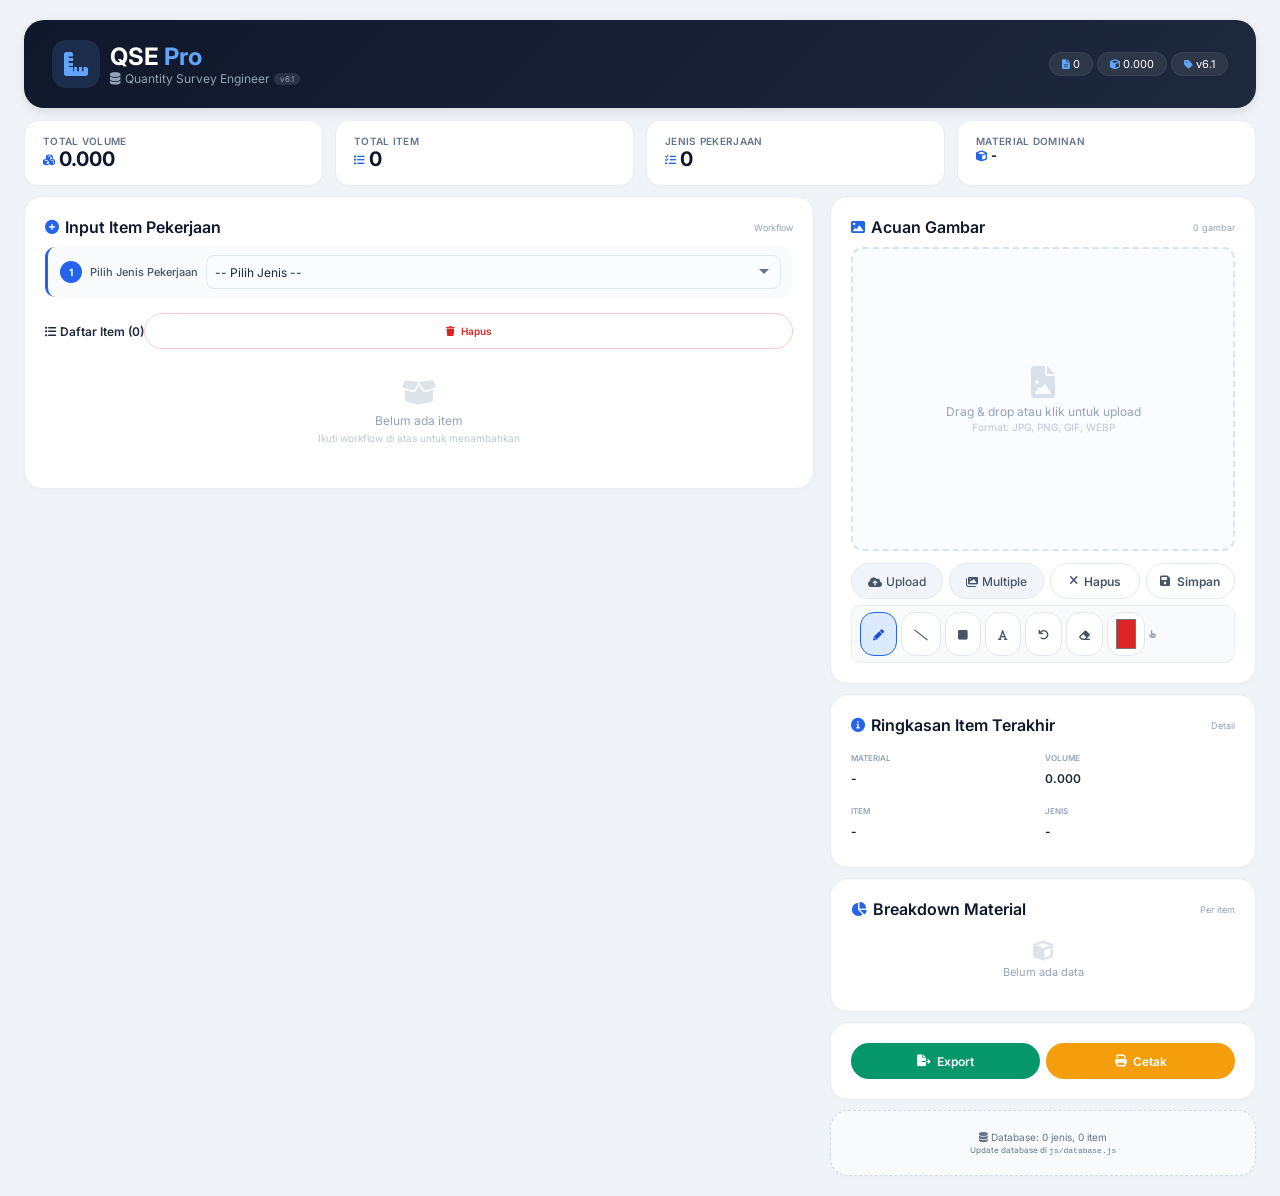
==== index2.html @ 53f27ba7 "Add new index2.html file" ====
<!DOCTYPE html>
<html lang="id">
<head>
    <meta charset="UTF-8" />
    <meta name="viewport" content="width=device-width, initial-scale=1.0, maximum-scale=1.0, user-scalable=no, viewport-fit=cover" />
    <meta name="theme-color" content="#0f172a" />
    <meta name="apple-mobile-web-app-capable" content="yes" />
    <meta name="apple-mobile-web-app-status-bar-style" content="black-translucent" />
    <meta name="description" content="Quantity Survey Engineer - Aplikasi Estimasi Material Proyek Konstruksi" />
    <meta name="keywords" content="quantity take-off, estimasi material, konstruksi, qse" />
    <title>QSE Pro - Quantity Survey Engineer</title>
    
    <!-- PWA -->
    <link rel="manifest" href="manifest.json" />
    <link rel="apple-touch-icon" href="icons/icon-192.png" />
    
    <!-- Fonts & Icons -->
    <link href="https://fonts.googleapis.com/css2?family=Inter:opsz@14..32&display=swap" rel="stylesheet" />
    <link rel="stylesheet" href="https://cdnjs.cloudflare.com/ajax/libs/font-awesome/6.0.0-beta3/css/all.min.css" />
    
    <!-- CSS -->
    <link rel="stylesheet" href="css/style.css" />
</head>
<body>
    <div class="container">
        <!-- ===== HEADER ===== -->
        <header class="header">
            <div class="header-left">
                <div class="logo-icon">
                    <i class="fas fa-ruler-combined"></i>
                </div>
                <div>
                    <h1>QSE <span>Pro</span></h1>
                    <div class="subtitle">
                        <i class="fas fa-database"></i> Quantity Survey Engineer
                        <span class="version">v6.1</span>
                    </div>
                </div>
            </div>
            <div class="header-right">
                <div class="badge" title="Total Item">
                    <i class="fas fa-file-alt"></i> <span id="totalItemsBadge">0</span>
                </div>
                <div class="badge" title="Total Volume">
                    <i class="fas fa-cube"></i> <span id="totalVolumeBadge">0.000</span>
                </div>
                <div class="badge" title="Versi">
                    <i class="fas fa-tag"></i> v6.1
                </div>
            </div>
        </header>

        <!-- ===== STATS ===== -->
        <section class="stats-grid" aria-label="Statistik">
            <div class="stat-card">
                <div class="label">Total Volume</div>
                <div class="value">
                    <i class="fas fa-cubes"></i> 
                    <span id="statTotalVolume">0.000</span>
                </div>
            </div>
            <div class="stat-card">
                <div class="label">Total Item</div>
                <div class="value">
                    <i class="fas fa-list"></i> 
                    <span id="statTotalItem">0</span>
                </div>
            </div>
            <div class="stat-card">
                <div class="label">Jenis Pekerjaan</div>
                <div class="value">
                    <i class="fas fa-tasks"></i> 
                    <span id="statJenisPekerjaan">0</span>
                </div>
            </div>
            <div class="stat-card">
                <div class="label">Material Dominan</div>
                <div class="value" style="font-size:13px;">
                    <i class="fas fa-cube"></i> 
                    <span id="statMaterialTop">-</span>
                </div>
            </div>
        </section>

        <!-- ===== MAIN GRID ===== -->
        <div class="main-grid">

            <!-- ===== LEFT COLUMN ===== -->
            <div class="left-column">

                <!-- ===== INPUT ITEM ===== -->
                <div class="card">
                    <div class="card-title">
                        <i class="fas fa-plus-circle"></i> Input Item Pekerjaan
                        <span class="sub">Workflow</span>
                    </div>

                    <!-- STEP 1: Pilih Jenis -->
                    <div class="workflow-step">
                        <div class="step-num">1</div>
                        <div class="step-label">Pilih Jenis Pekerjaan</div>
                        <div style="flex:1; min-width:100px;">
                            <select id="jenisPekerjaanUtama" aria-label="Pilih Jenis Pekerjaan">
                                <option value="">-- Pilih Jenis --</option>
                            </select>
                        </div>
                    </div>

                    <!-- STEP 2: Pilih Item -->
                    <div id="step2Container" class="hidden">
                        <div class="workflow-step">
                            <div class="step-num">2</div>
                            <div class="step-label">Pilih Item Pekerjaan</div>
                            <div style="flex:1; font-size:11px; color:#64748b; text-align:right;" id="selectedJenisLabel">-</div>
                        </div>
                        <div class="item-picker" id="itemPickerContainer" role="list">
                            <div style="grid-column:1/-1; text-align:center; color:#94a3b8; font-size:13px; padding:20px 0;">
                                <i class="fas fa-arrow-up" style="display:block; font-size:24px; margin-bottom:8px; opacity:0.3;"></i>
                                Pilih Jenis Pekerjaan terlebih dahulu
                            </div>
                        </div>
                    </div>

                    <!-- STEP 3: Input Dimensi -->
                    <div id="step3Container" class="hidden">
                        <div class="workflow-step">
                            <div class="step-num">3</div>
                            <div class="step-label">Input Dimensi</div>
                            <div style="flex:1; font-size:11px; color:#2563eb; font-weight:600; text-align:right;" id="selectedItemLabel">-</div>
                        </div>
                        
                        <!-- Form Container -->
                        <div id="formContainer"></div>
                        
                        <!-- Detail Perhitungan -->
                        <div id="calcDetailContainer" class="calc-detail">
                            <div class="formula" id="rumusDisplay">📐 Rumus</div>
                            <div class="step" id="stepDisplay">
                                <span>Masukkan dimensi untuk melihat hasil</span>
                            </div>
                            <div class="result-box" id="resultDisplay">
                                Hasil: <strong id="calcResultValue">0.000</strong>
                                <span class="sub-result" id="calcResultSub">-</span>
                            </div>
                        </div>

                        <!-- Action Buttons -->
                        <div class="btn-group" style="margin-top:10px;">
                            <button class="btn btn-primary" id="tambahBtn">
                                <i class="fas fa-plus"></i> Tambah Item
                            </button>
                            <button class="btn btn-outline" id="resetFormBtn">
                                <i class="fas fa-redo"></i> Reset
                            </button>
                        </div>
                    </div>

                    <!-- Item List -->
                    <div style="margin-top:16px;">
                        <div style="display:flex; justify-content:space-between; align-items:center; margin-bottom:6px;">
                            <span style="font-weight:600; font-size:12px;">
                                <i class="fas fa-list-ul"></i> Daftar Item 
                                (<span id="jumlahItem">0</span>)
                            </span>
                            <button class="btn btn-danger btn-sm" id="hapusSemuaBtn" 
                                    style="background:transparent; color:#dc2626; border:1px solid #fecaca; padding:4px 12px; font-size:10px;">
                                <i class="fas fa-trash"></i> Hapus
                            </button>
                        </div>
                        <div class="item-list" id="itemListContainer">
                            <div class="empty-state">
                                <i class="fas fa-box-open"></i>
                                <p>Belum ada item</p>
                                <p style="font-size:10px; margin-top:4px; opacity:0.6;">Ikuti workflow di atas untuk menambahkan</p>
                            </div>
                        </div>
                    </div>
                </div>
            </div>

            <!-- ===== RIGHT COLUMN ===== -->
            <div class="right-column">

                <!-- ===== ACUAN GAMBAR ===== -->
                <div class="card">
                    <div class="card-title">
                        <i class="fas fa-image"></i> Acuan Gambar
                        <span class="sub" id="gambarCount">0 gambar</span>
                    </div>

                    <!-- Gambar Container -->
                    <div class="gambar-container" id="gambarContainer">
                        <!-- Placeholder -->
                        <div id="gambarPlaceholder" class="placeholder">
                            <i class="fas fa-file-image"></i>
                            <span>Drag & drop atau klik untuk upload</span>
                            <span style="font-size:10px; opacity:0.6; margin-top:2px;">Format: JPG, PNG, GIF, WEBP</span>
                        </div>

                        <!-- Image Wrapper -->
                        <div class="image-wrapper" id="imageWrapper">
                            <img id="gambarPreview" alt="Preview gambar" />
                            <canvas class="markup-canvas" id="markupCanvas"></canvas>
                        </div>

                        <!-- Zoom Controls -->
                        <div class="zoom-controls" id="zoomControls" style="display:none;">
                            <button id="zoomOutBtn" title="Zoom Out" aria-label="Zoom Out">
                                <i class="fas fa-minus"></i>
                            </button>
                            <span class="zoom-level" id="zoomLevel">100%</span>
                            <button id="zoomInBtn" title="Zoom In" aria-label="Zoom In">
                                <i class="fas fa-plus"></i>
                            </button>
                            <span class="divider"></span>
                            <button id="zoomFitBtn" title="Fit to Screen" aria-label="Fit to Screen">
                                <i class="fas fa-expand"></i>
                            </button>
                            <button id="zoomResetBtn" title="Reset View" aria-label="Reset View">
                                <i class="fas fa-home"></i>
                            </button>
                        </div>
                    </div>

                    <!-- Gambar Info -->
                    <div class="gambar-info" id="gambarInfo" style="display:none;">
                        <span class="gambar-nama" id="gambarNama">-</span>
                        <span class="gambar-ukuran" id="gambarUkuran">-</span>
                    </div>

                    <!-- Thumbnail List -->
                    <div class="thumbnail-list" id="thumbnailList"></div>

                    <!-- Upload Area -->
                    <div class="upload-area">
                        <label for="fileInput" class="file-label">
                            <i class="fas fa-cloud-upload-alt"></i> Upload
                        </label>
                        <label for="fileInputMultiple" class="file-label">
                            <i class="fas fa-images"></i> Multiple
                        </label>
                        <button class="btn btn-outline btn-sm" id="hapusGambarBtn">
                            <i class="fas fa-times"></i> Hapus
                        </button>
                        <button class="btn btn-outline btn-sm" id="simpanGambarBtn">
                            <i class="fas fa-save"></i> Simpan
                        </button>
                    </div>
                    <input type="file" id="fileInput" accept="image/*" />
                    <input type="file" id="fileInputMultiple" accept="image/*" multiple />

                    <!-- Markup Tools -->
                    <div class="markup-tools">
                        <button id="markupDraw" class="active" title="Gambar bebas">
                            <i class="fas fa-pencil-alt"></i>
                        </button>
                        <button id="markupLine" title="Garis">
                            <i class="fas fa-slash"></i>
                        </button>
                        <button id="markupRect" title="Kotak">
                            <i class="fas fa-square"></i>
                        </button>
                        <button id="markupText" title="Teks">
                            <i class="fas fa-font"></i>
                        </button>
                        <button id="markupUndo" title="Undo">
                            <i class="fas fa-undo"></i>
                        </button>
                        <button id="markupClear" title="Hapus semua">
                            <i class="fas fa-eraser"></i>
                        </button>
                        <div class="color-picker">
                            <input type="color" id="markupColor" value="#dc2626" />
                        </div>
                        <span style="font-size:8px; color:#94a3b8; display:flex; align-items:center;">
                            <i class="fas fa-hand-pointer"></i>
                        </span>
                    </div>
                </div>

                <!-- ===== RINGKASAN MATERIAL ===== -->
                <div class="card" style="margin-top:10px;">
                    <div class="card-title">
                        <i class="fas fa-info-circle"></i> Ringkasan Item Terakhir
                        <span class="sub">Detail</span>
                    </div>
                    <div id="materialInfo">
                        <div>
                            <div class="label">Material</div>
                            <div class="value" id="displayMaterial">-</div>
                        </div>
                        <div>
                            <div class="label">Volume</div>
                            <div class="value" id="displayVolume">0.000</div>
                        </div>
                        <div>
                            <div class="label">Item</div>
                            <div class="value" id="displayItem">-</div>
                        </div>
                        <div>
                            <div class="label">Jenis</div>
                            <div class="value" id="displayJenis">-</div>
                        </div>
                    </div>
                </div>

                <!-- ===== BREAKDOWN MATERIAL ===== -->
                <div class="card" style="margin-top:10px;">
                    <div class="card-title">
                        <i class="fas fa-chart-pie"></i> Breakdown Material
                        <span class="sub">Per item</span>
                    </div>
                    <div id="materialBreakdown" class="material-breakdown">
                        <div style="color:#94a3b8; font-size:11px; text-align:center; padding:12px 0;">
                            <i class="fas fa-cube" style="display:block; font-size:20px; margin-bottom:4px; opacity:0.3;"></i>
                            Belum ada data
                        </div>
                    </div>
                </div>

                <!-- ===== ACTION BUTTONS ===== -->
                <div class="card" style="margin-top:10px;">
                    <div class="btn-group">
                        <button class="btn btn-success btn-sm" id="exportBtn">
                            <i class="fas fa-file-export"></i> Export
                        </button>
                        <button class="btn btn-warning btn-sm" id="cetakBtn">
                            <i class="fas fa-print"></i> Cetak
                        </button>
                    </div>
                </div>

                <!-- ===== DATABASE INFO ===== -->
                <div class="card" style="margin-top:10px; background:#f8fafc; border:1px dashed #d1d9e6;">
                    <div style="font-size:10px; color:#64748b; text-align:center;">
                        <i class="fas fa-database"></i> Database: <span id="dbInfo">0 jenis, 0 item</span>
                        <br>
                        <span style="font-size:8px;">Update database di <code>js/database.js</code></span>
                    </div>
                </div>
            </div>
        </div>
    </div>

    <!-- ===== SCRIPTS ===== -->
    <script src="js/utils.js"></script>
    <script src="js/database.js"></script>
    <script src="js/app.js"></script>
</body>
  </html>
---- css/style.css ----
/* ============================================
   QSE PRO - STYLE CSS (MOBILE OPTIMIZED)
   Versi: 6.2 - Support Print with Gambar & Footer
   ============================================ */

/* ============================================
   RESET & BASE
   ============================================ */
* {
    margin: 0;
    padding: 0;
    box-sizing: border-box;
    -webkit-tap-highlight-color: transparent;
}

html {
    font-size: 16px;
    -webkit-text-size-adjust: 100%;
}

body {
    font-family: 'Inter', -apple-system, BlinkMacSystemFont, 'Segoe UI', Roboto, sans-serif;
    background: #f0f4f8;
    color: #1e293b;
    padding: 10px;
    min-height: 100vh;
    -webkit-font-smoothing: antialiased;
    -moz-osx-font-smoothing: grayscale;
    overflow-x: hidden;
}

.container {
    max-width: 1400px;
    margin: 0 auto;
    padding: 0 4px;
}

/* ============================================
   SCROLLBAR CUSTOM
   ============================================ */
::-webkit-scrollbar {
    width: 4px;
    height: 4px;
}

::-webkit-scrollbar-track {
    background: #f1f5f9;
    border-radius: 4px;
}

::-webkit-scrollbar-thumb {
    background: #cbd5e1;
    border-radius: 4px;
}

::-webkit-scrollbar-thumb:hover {
    background: #94a3b8;
}

/* ============================================
   HEADER (Mobile Optimized)
   ============================================ */
.header {
    background: linear-gradient(135deg, #0f172a, #1e293b);
    color: white;
    padding: 12px 16px;
    border-radius: 14px;
    margin-bottom: 12px;
    display: flex;
    flex-wrap: wrap;
    align-items: center;
    justify-content: space-between;
    box-shadow: 0 4px 12px rgba(0,0,0,0.1);
    gap: 8px;
}

.header-left {
    display: flex;
    align-items: center;
    gap: 10px;
    flex: 1;
    min-width: 0;
}

.header-left .logo-icon {
    width: 36px;
    height: 36px;
    background: rgba(96, 165, 250, 0.15);
    border-radius: 10px;
    display: flex;
    align-items: center;
    justify-content: center;
    font-size: 18px;
    color: #60a5fa;
    flex-shrink: 0;
}

.header-left h1 {
    font-size: 16px;
    font-weight: 700;
    white-space: nowrap;
}

.header-left h1 span {
    color: #60a5fa;
}

.header-left .subtitle {
    font-size: 9px;
    color: #94a3b8;
    display: flex;
    align-items: center;
    gap: 4px;
}

.header-left .version {
    background: rgba(255,255,255,0.1);
    padding: 1px 6px;
    border-radius: 8px;
    font-size: 8px;
}

.header-right {
    display: flex;
    gap: 4px;
    flex-wrap: wrap;
    flex-shrink: 0;
}

.header-right .badge {
    background: rgba(255,255,255,0.08);
    padding: 3px 8px;
    border-radius: 16px;
    font-size: 9px;
    display: flex;
    align-items: center;
    gap: 3px;
    border: 1px solid rgba(255,255,255,0.05);
    cursor: default;
}

.header-right .badge i {
    color: #60a5fa;
    font-size: 10px;
}

/* ============================================
   STATS (Mobile Optimized)
   ============================================ */
.stats-grid {
    display: grid;
    grid-template-columns: repeat(2, 1fr);
    gap: 6px;
    margin-bottom: 10px;
}

.stat-card {
    background: white;
    padding: 8px 10px;
    border-radius: 10px;
    border: 1px solid #e9edf4;
    box-shadow: 0 1px 3px rgba(0,0,0,0.02);
    transition: 0.2s;
}

.stat-card:hover {
    box-shadow: 0 2px 8px rgba(0,0,0,0.04);
}

.stat-card .label {
    font-size: 8px;
    color: #64748b;
    text-transform: uppercase;
    letter-spacing: 0.3px;
    font-weight: 600;
}

.stat-card .value {
    font-size: 14px;
    font-weight: 700;
    color: #0f172a;
    display: flex;
    align-items: center;
    gap: 4px;
}

.stat-card .value i {
    font-size: 11px;
    color: #2563eb;
}

/* ============================================
   MAIN GRID (Mobile)
   ============================================ */
.main-grid {
    display: grid;
    grid-template-columns: 1fr;
    gap: 10px;
}

/* ============================================
   CARD (Mobile Optimized)
   ============================================ */
.card {
    background: white;
    border-radius: 14px;
    padding: 14px;
    border: 1px solid #e9edf4;
    box-shadow: 0 2px 6px rgba(0,0,0,0.02);
    transition: 0.2s;
}

.card:hover {
    box-shadow: 0 4px 12px rgba(0,0,0,0.04);
}

.card-title {
    font-size: 13px;
    font-weight: 600;
    margin-bottom: 10px;
    display: flex;
    align-items: center;
    gap: 6px;
    color: #0f172a;
}

.card-title i {
    color: #2563eb;
    font-size: 14px;
}

.card-title .sub {
    font-size: 9px;
    color: #94a3b8;
    font-weight: 400;
    margin-left: auto;
}

/* ============================================
   WORKFLOW (Mobile Optimized)
   ============================================ */
.workflow-step {
    display: flex;
    align-items: center;
    gap: 8px;
    padding: 8px 12px;
    background: #f8fafc;
    border-radius: 10px;
    margin-bottom: 8px;
    border-left: 3px solid #2563eb;
}

.workflow-step .step-num {
    width: 22px;
    height: 22px;
    background: #2563eb;
    color: white;
    border-radius: 50%;
    display: flex;
    align-items: center;
    justify-content: center;
    font-size: 10px;
    font-weight: 700;
    flex-shrink: 0;
}

.workflow-step .step-label {
    font-size: 11px;
    font-weight: 500;
    color: #475569;
    white-space: nowrap;
}

.workflow-step select {
    margin: 0 !important;
    font-size: 12px !important;
    padding: 6px 8px !important;
    min-height: 34px;
}

/* ============================================
   FORM (Mobile Optimized)
   ============================================ */
.form-group {
    margin-bottom: 8px;
}

.form-group label {
    display: block;
    font-size: 9px;
    font-weight: 600;
    color: #475569;
    margin-bottom: 2px;
    text-transform: uppercase;
    letter-spacing: 0.3px;
}

.form-group label i {
    margin-right: 3px;
    color: #94a3b8;
    font-size: 9px;
}

.form-group .hint {
    font-size: 8px;
    color: #94a3b8;
    margin-top: 2px;
}

select,
input {
    width: 100%;
    padding: 8px 10px;
    border-radius: 8px;
    border: 1.5px solid #e2e8f0;
    background: #fafcff;
    font-size: 13px;
    transition: 0.2s;
    font-family: 'Inter', sans-serif;
    appearance: auto;
    color: #1e293b;
    min-height: 38px;
    -webkit-appearance: none;
    -moz-appearance: none;
}

select:focus,
input:focus {
    outline: none;
    border-color: #2563eb;
    box-shadow: 0 0 0 3px rgba(37, 99, 235, 0.08);
}

select {
    background-image: url("data:image/svg+xml,%3Csvg xmlns='http://www.w3.org/2000/svg' width='12' height='12' viewBox='0 0 12 12'%3E%3Cpath fill='%2364748b' d='M6 8L1 3h10z'/%3E%3C/svg%3E");
    background-repeat: no-repeat;
    background-position: right 10px center;
    padding-right: 30px;
}

select option {
    padding: 8px;
}

.form-row {
    display: grid;
    grid-template-columns: 1fr 1fr;
    gap: 8px;
}

.form-row-3 {
    display: grid;
    grid-template-columns: 1fr 1fr;
    gap: 8px;
}

.form-row-4 {
    display: grid;
    grid-template-columns: 1fr 1fr;
    gap: 8px;
}

/* ============================================
   ITEM PICKER (Mobile Optimized)
   ============================================ */
.item-picker {
    display: grid;
    grid-template-columns: repeat(2, 1fr);
    gap: 6px;
    margin: 6px 0 10px 0;
}

.item-picker-btn {
    padding: 10px 8px;
    border: 2px solid #e2e8f0;
    border-radius: 10px;
    background: #fafcff;
    cursor: pointer;
    transition: 0.2s;
    text-align: center;
    font-family: 'Inter', sans-serif;
    font-size: 11px;
    font-weight: 500;
    color: #475569;
    -webkit-touch-callout: none;
    user-select: none;
    touch-action: manipulation;
    min-height: 64px;
    display: flex;
    flex-direction: column;
    align-items: center;
    justify-content: center;
}

.item-picker-btn:active {
    transform: scale(0.96);
}

.item-picker-btn:hover {
    border-color: #94a3b8;
    background: #f1f5f9;
}

.item-picker-btn.active {
    border-color: #2563eb;
    background: #dbeafe;
    color: #1d4ed8;
}

.item-picker-btn i {
    font-size: 18px;
    margin-bottom: 2px;
    color: #2563eb;
}

.item-picker-btn .badge-item {
    font-size: 8px;
    background: #e2e8f0;
    padding: 1px 6px;
    border-radius: 8px;
    display: inline-block;
    margin-top: 2px;
}

/* ============================================
   CALC DETAIL (Mobile Optimized)
   ============================================ */
.calc-detail {
    background: #f8fafc;
    border-radius: 10px;
    padding: 10px 12px;
    margin-top: 8px;
    border: 1px solid #e9edf4;
    display: none;
}

.calc-detail.show {
    display: block;
}

.calc-detail .formula {
    font-weight: 600;
    color: #0f172a;
    font-size: 12px;
    padding: 4px 8px;
    background: #e0f2fe;
    border-radius: 6px;
    margin-bottom: 6px;
}

.calc-detail .step {
    color: #475569;
    margin-top: 4px;
    display: flex;
    flex-wrap: wrap;
    gap: 4px 8px;
    font-size: 11px;
}

.calc-detail .step span {
    background: white;
    padding: 2px 8px;
    border-radius: 12px;
    border: 1px solid #e2e8f0;
    font-size: 10px;
}

.calc-detail .result-box {
    margin-top: 6px;
    padding: 6px 12px;
    background: #dbeafe;
    border-radius: 6px;
    font-weight: 600;
    color: #1d4ed8;
    font-size: 13px;
}

.calc-detail .result-box .sub-result {
    font-weight: 400;
    font-size: 10px;
    color: #475569;
    display: block;
    margin-top: 2px;
}

/* ============================================
   BUTTONS (Mobile Optimized)
   ============================================ */
.btn {
    padding: 10px 16px;
    border-radius: 24px;
    font-weight: 600;
    font-size: 12px;
    border: none;
    cursor: pointer;
    display: inline-flex;
    align-items: center;
    justify-content: center;
    gap: 6px;
    transition: 0.15s;
    font-family: 'Inter', sans-serif;
    min-height: 40px;
    touch-action: manipulation;
    -webkit-touch-callout: none;
    user-select: none;
    flex: 1;
}

.btn:active {
    transform: scale(0.96);
}

.btn-primary {
    background: #2563eb;
    color: white;
}

.btn-primary:active {
    background: #1d4ed8;
}

.btn-danger {
    background: #dc2626;
    color: white;
}

.btn-danger:active {
    background: #b91c1c;
}

.btn-outline {
    background: transparent;
    color: #475569;
    border: 1.5px solid #e2e8f0;
}

.btn-outline:active {
    background: #f1f5f9;
}

.btn-success {
    background: #059669;
    color: white;
}

.btn-success:active {
    background: #047857;
}

.btn-warning {
    background: #f59e0b;
    color: white;
}

.btn-warning:active {
    background: #d97706;
}

.btn-sm {
    padding: 6px 12px;
    font-size: 10px;
    min-height: 30px;
}

.btn-group {
    display: flex;
    gap: 6px;
    flex-wrap: wrap;
}

.btn-group .btn {
    flex: 1;
    min-width: 80px;
}

/* ============================================
   ITEM LIST (Mobile Optimized)
   ============================================ */
.item-list {
    max-height: 250px;
    overflow-y: auto;
    margin-top: 6px;
    -webkit-overflow-scrolling: touch;
}

.item-list::-webkit-scrollbar {
    width: 3px;
}

.item-list::-webkit-scrollbar-thumb {
    background: #d1d9e6;
    border-radius: 20px;
}

.item-card {
    background: #f8fafc;
    border-radius: 10px;
    padding: 10px 12px;
    margin-bottom: 6px;
    border-left: 3px solid #2563eb;
    transition: 0.15s;
}

.item-card:hover {
    background: #f1f5f9;
}

.item-card .item-header {
    display: flex;
    justify-content: space-between;
    align-items: flex-start;
    flex-wrap: wrap;
    gap: 4px;
}

.item-card .item-name {
    font-weight: 600;
    font-size: 12px;
    color: #0f172a;
}

.item-card .item-name .badge-type {
    font-size: 8px;
    font-weight: 500;
    background: #dbeafe;
    color: #1d4ed8;
    padding: 1px 6px;
    border-radius: 16px;
    margin-left: 4px;
}

.item-card .item-details {
    display: flex;
    flex-wrap: wrap;
    gap: 3px 6px;
    margin-top: 3px;
    font-size: 10px;
    color: #475569;
}

.item-card .item-details span {
    display: flex;
    align-items: center;
    gap: 2px;
}

.item-card .item-details i {
    color: #94a3b8;
    font-size: 9px;
}

.item-card .item-volume {
    font-weight: 700;
    font-size: 12px;
    color: #0f172a;
    background: white;
    padding: 2px 8px;
    border-radius: 16px;
    border: 1px solid #e2e8f0;
}

.item-card .item-actions {
    display: flex;
    gap: 4px;
}

.item-card .item-actions button {
    background: transparent;
    border: none;
    padding: 4px 6px;
    border-radius: 6px;
    cursor: pointer;
    color: #94a3b8;
    transition: 0.15s;
    min-height: 30px;
    min-width: 30px;
    display: flex;
    align-items: center;
    justify-content: center;
    touch-action: manipulation;
}

.item-card .item-actions button:active {
    background: #e2e8f0;
}

.item-card .item-actions .del:active {
    background: #fee2e2;
    color: #dc2626;
}

/* ============================================
   EMPTY STATE
   ============================================ */
.empty-state {
    text-align: center;
    padding: 24px 16px;
    color: #94a3b8;
    font-size: 12px;
}

.empty-state i {
    font-size: 28px;
    opacity: 0.3;
    display: block;
    margin-bottom: 6px;
}

/* ============================================
   GAMBAR / IMAGE AREA (Mobile Optimized)
   ============================================ */
.gambar-container {
    position: relative;
    border: 2px dashed #dbe3ef;
    border-radius: 12px;
    background: #fafcff;
    min-height: 180px;
    overflow: hidden;
    transition: 0.2s;
    touch-action: none;
}

.gambar-container.drag-over {
    border-color: #2563eb;
    background: #eff6ff;
}

.gambar-container .placeholder {
    display: flex;
    flex-direction: column;
    align-items: center;
    justify-content: center;
    min-height: 180px;
    padding: 16px;
    color: #94a3b8;
    pointer-events: none;
}

.gambar-container .placeholder i {
    font-size: 32px;
    margin-bottom: 6px;
    opacity: 0.3;
}

.gambar-container .placeholder span {
    font-size: 12px;
    text-align: center;
}

/* Image Wrapper untuk Zoom & Pan */
.image-wrapper {
    position: relative;
    width: 100%;
    height: 100%;
    overflow: hidden;
    cursor: grab;
    user-select: none;
    touch-action: none;
    min-height: 180px;
    display: none;
}

.image-wrapper.active {
    display: block;
}

.image-wrapper:active {
    cursor: grabbing;
}

.image-wrapper img {
    display: block;
    width: 100%;
    height: auto;
    transform-origin: 0 0;
    transition: none;
    pointer-events: none;
    max-height: 400px;
    object-fit: contain;
}

.image-wrapper img.loaded {
    pointer-events: auto;
}

/* Canvas untuk markup */
.markup-canvas {
    position: absolute;
    top: 0;
    left: 0;
    width: 100%;
    height: 100%;
    pointer-events: none;
    z-index: 5;
}

.markup-canvas.drawing {
    pointer-events: auto;
    cursor: crosshair;
}

/* Zoom Controls (Mobile Friendly) */
.zoom-controls {
    position: absolute;
    bottom: 10px;
    right: 10px;
    display: flex;
    gap: 3px;
    background: rgba(255, 255, 255, 0.95);
    padding: 4px;
    border-radius: 10px;
    box-shadow: 0 2px 12px rgba(0, 0, 0, 0.15);
    z-index: 10;
    backdrop-filter: blur(4px);
    -webkit-backdrop-filter: blur(4px);
}

.zoom-controls button {
    width: 34px;
    height: 34px;
    border: none;
    border-radius: 8px;
    background: transparent;
    color: #1e293b;
    cursor: pointer;
    font-size: 14px;
    transition: 0.15s;
    display: flex;
    align-items: center;
    justify-content: center;
    touch-action: manipulation;
}

.zoom-controls button:active {
    background: #e2e8f0;
    transform: scale(0.92);
}

.zoom-controls .zoom-level {
    font-size: 10px;
    font-weight: 600;
    color: #475569;
    min-width: 36px;
    text-align: center;
    display: flex;
    align-items: center;
    justify-content: center;
}

.zoom-controls .divider {
    width: 1px;
    background: #e2e8f0;
}

/* Gambar Info */
.gambar-info {
    display: flex;
    justify-content: space-between;
    align-items: center;
    padding: 5px 10px;
    background: #f8fafc;
    border-radius: 8px;
    margin-top: 6px;
    font-size: 10px;
    color: #64748b;
    flex-wrap: wrap;
    gap: 3px;
}

.gambar-info .gambar-nama {
    font-weight: 500;
    color: #0f172a;
    flex: 1;
    min-width: 0;
    overflow: hidden;
    text-overflow: ellipsis;
    white-space: nowrap;
}

.gambar-info .gambar-ukuran {
    color: #94a3b8;
    flex-shrink: 0;
}

/* Upload Area (Mobile) */
.upload-area {
    display: flex;
    gap: 6px;
    flex-wrap: wrap;
    margin-top: 6px;
}

.upload-area .file-label {
    padding: 6px 12px;
    border-radius: 20px;
    background: #f1f5f9;
    border: 1px solid #e2e8f0;
    font-size: 10px;
    font-weight: 500;
    cursor: pointer;
    transition: 0.15s;
    display: inline-flex;
    align-items: center;
    gap: 4px;
    color: #475569;
    min-height: 32px;
    touch-action: manipulation;
}

.upload-area .file-label:active {
    background: #e2e8f0;
}

.upload-area .file-label i {
    font-size: 11px;
}

#fileInput,
#fileInputMultiple {
    display: none;
}

/* Thumbnail List (Mobile) */
.thumbnail-list {
    display: flex;
    gap: 6px;
    flex-wrap: wrap;
    margin-top: 6px;
}

.thumbnail-item {
    position: relative;
    width: 48px;
    height: 48px;
    border-radius: 8px;
    overflow: hidden;
    border: 2px solid #e2e8f0;
    cursor: pointer;
    transition: 0.15s;
    flex-shrink: 0;
}

.thumbnail-item:active {
    transform: scale(0.94);
}

.thumbnail-item.active {
    border-color: #2563eb;
    box-shadow: 0 0 0 2px rgba(37, 99, 235, 0.2);
}

.thumbnail-item img {
    width: 100%;
    height: 100%;
    object-fit: cover;
}

.thumbnail-item .remove-thumb {
    position: absolute;
    top: -3px;
    right: -3px;
    width: 18px;
    height: 18px;
    border-radius: 50%;
    background: #dc2626;
    color: white;
    border: none;
    font-size: 10px;
    cursor: pointer;
    display: flex;
    align-items: center;
    justify-content: center;
    opacity: 0;
    transition: 0.15s;
    touch-action: manipulation;
}

.thumbnail-item .remove-thumb:active {
    opacity: 1;
}

.thumbnail-item:hover .remove-thumb {
    opacity: 1;
}

.thumbnail-item .badge-order {
    position: absolute;
    bottom: 2px;
    left: 2px;
    background: rgba(0, 0, 0, 0.7);
    color: white;
    font-size: 8px;
    padding: 1px 5px;
    border-radius: 8px;
}

/* Markup Tools (Mobile) */
.markup-tools {
    display: flex;
    gap: 4px;
    flex-wrap: wrap;
    padding: 6px 8px;
    background: #f8fafc;
    border-radius: 10px;
    margin-top: 6px;
    border: 1px solid #e9edf4;
}

.markup-tools button {
    padding: 4px 8px;
    border: 1px solid #e2e8f0;
    border-radius: 14px;
    background: white;
    font-size: 9px;
    font-weight: 500;
    cursor: pointer;
    transition: 0.15s;
    color: #475569;
    display: flex;
    align-items: center;
    gap: 3px;
    font-family: 'Inter', sans-serif;
    min-height: 28px;
    touch-action: manipulation;
}

.markup-tools button:active {
    transform: scale(0.94);
}

.markup-tools button.active {
    background: #dbeafe;
    border-color: #2563eb;
    color: #1d4ed8;
}

.markup-tools button i {
    font-size: 11px;
}

.markup-tools .color-picker {
    display: flex;
    gap: 3px;
    align-items: center;
    padding: 2px 6px;
    border: 1px solid #e2e8f0;
    border-radius: 14px;
    background: white;
}

.markup-tools .color-picker input[type="color"] {
    width: 24px;
    height: 24px;
    border: none;
    padding: 0;
    cursor: pointer;
    background: none;
    touch-action: manipulation;
}

/* ============================================
   MATERIAL BREAKDOWN (Mobile)
   ============================================ */
.material-breakdown {
    margin-top: 6px;
}

.material-breakdown .mat-item {
    display: flex;
    justify-content: space-between;
    padding: 4px 0;
    border-bottom: 1px solid #e9edf4;
    font-size: 11px;
}

.material-breakdown .mat-item:last-child {
    border-bottom: none;
}

.material-breakdown .mat-name {
    font-weight: 500;
}

.material-breakdown .mat-vol {
    font-weight: 600;
    color: #2563eb;
}

/* ============================================
   MATERIAL INFO (Mobile)
   ============================================ */
#materialInfo {
    display: grid;
    grid-template-columns: 1fr 1fr;
    gap: 4px;
}

#materialInfo div {
    font-size: 11px;
    padding: 4px 0;
}

#materialInfo .label {
    font-size: 8px;
    color: #94a3b8;
    text-transform: uppercase;
    font-weight: 600;
}

#materialInfo .value {
    font-weight: 600;
    font-size: 12px;
}

/* ============================================
   HIDDEN
   ============================================ */
.hidden {
    display: none !important;
}

/* ============================================
   TOUCH OPTIMIZATIONS
   ============================================ */
/* Meningkatkan touch target */
button,
.btn,
.item-picker-btn,
.thumbnail-item,
.file-label,
.upload-area .file-label,
.markup-tools button,
.zoom-controls button,
.item-card .item-actions button {
    min-height: 32px;
    min-width: 32px;
}

/* Mencegah zoom pada input di iOS */
input,
select {
    font-size: 16px !important;
}

/* Smooth scrolling */
* {
    -webkit-overflow-scrolling: touch;
}

/* ============================================
   RESPONSIVE BREAKPOINTS
   ============================================ */
/* Default: Mobile First */

/* Tablet & Desktop */
@media (min-width: 768px) {
    .main-grid {
        grid-template-columns: 1.3fr 0.7fr;
        gap: 16px;
    }

    body {
        padding: 20px;
    }

    .header {
        padding: 20px 28px;
        border-radius: 20px;
    }

    .header-left h1 {
        font-size: 24px;
    }

    .header-left .logo-icon {
        width: 48px;
        height: 48px;
        font-size: 24px;
        border-radius: 14px;
    }

    .header-left .subtitle {
        font-size: 12px;
    }

    .header-right .badge {
        font-size: 11px;
        padding: 4px 12px;
    }

    .stats-grid {
        grid-template-columns: repeat(4, 1fr);
        gap: 12px;
    }

    .stat-card {
        padding: 14px 18px;
        border-radius: 14px;
    }

    .stat-card .value {
        font-size: 20px;
    }

    .stat-card .label {
        font-size: 10px;
    }

    .card {
        padding: 20px;
        border-radius: 18px;
    }

    .card-title {
        font-size: 16px;
    }

    .item-picker {
        grid-template-columns: repeat(auto-fill, minmax(160px, 1fr));
        gap: 10px;
    }

    .item-picker-btn {
        padding: 14px 12px;
        font-size: 13px;
        min-height: 80px;
    }

    .item-picker-btn i {
        font-size: 24px;
    }

    .form-row-3 {
        grid-template-columns: 1fr 1fr 1fr;
    }

    .form-row-4 {
        grid-template-columns: 1fr 1fr 1fr 1fr;
    }

    .gambar-container {
        min-height: 300px;
    }

    .gambar-container .placeholder {
        min-height: 300px;
    }

    .image-wrapper {
        min-height: 300px;
    }

    .image-wrapper img {
        max-height: 500px;
    }

    .zoom-controls button {
        width: 36px;
        height: 36px;
        font-size: 15px;
    }

    .thumbnail-item {
        width: 60px;
        height: 60px;
    }

    .btn {
        padding: 12px 24px;
        font-size: 14px;
        min-height: 44px;
    }

    .btn-sm {
        padding: 8px 16px;
        font-size: 12px;
        min-height: 36px;
    }

    .item-card {
        padding: 14px 16px;
    }

    .item-card .item-name {
        font-size: 14px;
    }

    .item-card .item-volume {
        font-size: 14px;
    }

    .calc-detail .formula {
        font-size: 14px;
    }

    .calc-detail .result-box {
        font-size: 16px;
    }

    .markup-tools button {
        font-size: 11px;
        padding: 6px 12px;
        min-height: 32px;
    }

    .upload-area .file-label {
        font-size: 12px;
        padding: 8px 16px;
        min-height: 36px;
    }
}

/* Small Mobile */
@media (max-width: 380px) {
    .header-left h1 {
        font-size: 14px;
    }

    .header-left .logo-icon {
        width: 30px;
        height: 30px;
        font-size: 14px;
    }

    .header-left .subtitle {
        font-size: 8px;
    }

    .header-right .badge {
        font-size: 8px;
        padding: 2px 6px;
    }

    .stat-card .value {
        font-size: 12px;
    }

    .stat-card .label {
        font-size: 7px;
    }

    .item-picker {
        grid-template-columns: 1fr 1fr;
        gap: 4px;
    }

    .item-picker-btn {
        padding: 6px 6px;
        font-size: 10px;
        min-height: 54px;
    }

    .item-picker-btn i {
        font-size: 14px;
    }

    .btn {
        font-size: 11px;
        padding: 8px 12px;
        min-height: 34px;
    }

    .card {
        padding: 10px;
    }

    .workflow-step {
        padding: 6px 10px;
        gap: 6px;
    }

    .workflow-step .step-label {
        font-size: 10px;
    }

    .form-group label {
        font-size: 8px;
    }

    select,
    input {
        font-size: 12px !important;
        padding: 6px 8px;
        min-height: 32px;
    }

    .gambar-container {
        min-height: 140px;
    }

    .gambar-container .placeholder {
        min-height: 140px;
    }

    .image-wrapper {
        min-height: 140px;
    }

    .image-wrapper img {
        max-height: 280px;
    }

    .thumbnail-item {
        width: 40px;
        height: 40px;
    }

    .zoom-controls button {
        width: 28px;
        height: 28px;
        font-size: 11px;
    }

    .zoom-controls .zoom-level {
        font-size: 9px;
        min-width: 30px;
    }

    .markup-tools button {
        font-size: 8px;
        padding: 3px 6px;
        min-height: 24px;
    }

    .markup-tools button i {
        font-size: 9px;
    }
}

/* ============================================
   ANIMATIONS
   ============================================ */
@keyframes fadeIn {
    from {
        opacity: 0;
        transform: translateY(6px);
    }
    to {
        opacity: 1;
        transform: translateY(0);
    }
}

.item-card {
    animation: fadeIn 0.2s ease;
}

.stat-card {
    animation: fadeIn 0.3s ease;
}

.thumbnail-item {
    animation: fadeIn 0.15s ease;
}

/* ============================================
   PRINT STYLES - CETAK DENGAN GAMBAR & FOOTER
   ============================================ */
@media print {
    /* Sembunyikan elemen yang tidak perlu */
    .btn,
    .btn-group,
    .upload-area,
    .markup-tools,
    .zoom-controls,
    .thumbnail-list,
    .gambar-container .placeholder,
    #fileInput,
    #fileInputMultiple,
    .hapusGambarBtn,
    .simpanGambarBtn,
    .header-right .badge,
    .workflow-step select,
    .item-picker-btn,
    .item-actions,
    .del-item,
    #hapusSemuaBtn,
    #resetFormBtn,
    #tambahBtn,
    .card-title .sub,
    .stat-card .value i {
        display: none !important;
    }

    /* Reset dasar untuk cetak */
    body {
        background: white !important;
        padding: 20px !important;
        font-size: 12px !important;
        color: #000 !important;
        font-family: 'Inter', 'Times New Roman', serif !important;
    }

    .container {
        max-width: 100% !important;
        padding: 0 !important;
        margin: 0 !important;
    }

    /* Header cetak */
    .header {
        background: #0f172a !important;
        color: white !important;
        border-radius: 0 !important;
        padding: 16px 20px !important;
        margin-bottom: 20px !important;
        -webkit-print-color-adjust: exact !important;
        print-color-adjust: exact !important;
        page-break-after: avoid !important;
    }

    .header-left .logo-icon {
        background: rgba(96, 165, 250, 0.15) !important;
        -webkit-print-color-adjust: exact !important;
        print-color-adjust: exact !important;
    }

    .header-left h1 {
        font-size: 22px !important;
    }

    .header-left .subtitle {
        font-size: 11px !important;
        color: #94a3b8 !important;
    }

    .header-right .badge {
        display: none !important;
    }

    /* Grid cetak */
    .main-grid {
        display: block !important;
    }

    .left-column,
    .right-column {
        display: block !important;
        width: 100% !important;
    }

    /* Card cetak */
    .card {
        border: 1px solid #e2e8f0 !important;
        box-shadow: none !important;
        page-break-inside: avoid !important;
        border-radius: 0 !important;
        padding: 12px 16px !important;
        margin-bottom: 12px !important;
        background: white !important;
    }

    .card-title {
        font-size: 14px !important;
        font-weight: 700 !important;
        border-bottom: 2px solid #2563eb !important;
        padding-bottom: 8px !important;
        margin-bottom: 12px !important;
    }

    .card-title i {
        color: #2563eb !important;
        -webkit-print-color-adjust: exact !important;
        print-color-adjust: exact !important;
    }

    /* Stats cetak */
    .stats-grid {
        display: grid !important;
        grid-template-columns: repeat(2, 1fr) !important;
        gap: 8px !important;
        margin-bottom: 16px !important;
    }

    .stat-card {
        border: 1px solid #e2e8f0 !important;
        border-radius: 0 !important;
        padding: 8px 12px !important;
        background: #f8fafc !important;
        -webkit-print-color-adjust: exact !important;
        print-color-adjust: exact !important;
    }

    .stat-card .label {
        font-size: 9px !important;
        color: #64748b !important;
    }

    .stat-card .value {
        font-size: 16px !important;
        font-weight: 700 !important;
        color: #0f172a !important;
    }

    /* Item List cetak */
    .item-list {
        max-height: none !important;
        overflow: visible !important;
    }

    .item-card {
        background: #f8fafc !important;
        border-left: 3px solid #2563eb !important;
        border-radius: 0 !important;
        padding: 10px 12px !important;
        margin-bottom: 6px !important;
        page-break-inside: avoid !important;
        -webkit-print-color-adjust: exact !important;
        print-color-adjust: exact !important;
    }

    .item-card .item-name {
        font-size: 13px !important;
    }

    .item-card .item-details {
        font-size: 11px !important;
    }

    .item-card .item-volume {
        font-size: 13px !important;
        background: white !important;
        border: 1px solid #e2e8f0 !important;
        -webkit-print-color-adjust: exact !important;
        print-color-adjust: exact !important;
    }

    /* Gambar cetak */
    .gambar-container {
        border: 1px solid #e2e8f0 !important;
        min-height: auto !important;
        border-radius: 0 !important;
        page-break-inside: avoid !important;
    }

    .image-wrapper {
        display: block !important;
        min-height: auto !important;
        text-align: center !important;
        padding: 10px !important;
    }

    .image-wrapper img {
        max-height: 250px !important;
        max-width: 100% !important;
        object-fit: contain !important;
        display: inline-block !important;
        border: 1px solid #e2e8f0 !important;
    }

    .gambar-info {
        display: flex !important;
        justify-content: space-between !important;
        padding: 4px 8px !important;
        background: #f8fafc !important;
        font-size: 10px !important;
        -webkit-print-color-adjust: exact !important;
        print-color-adjust: exact !important;
    }

    .gambar-info .gambar-nama {
        font-weight: 500 !important;
    }

    .gambar-container .placeholder {
        display: none !important;
    }

    .zoom-controls {
        display: none !important;
    }

    /* Ringkasan Material cetak */
    #materialInfo {
        display: grid !important;
        grid-template-columns: 1fr 1fr !important;
        gap: 4px !important;
    }

    #materialInfo .label {
        font-size: 8px !important;
        color: #64748b !important;
    }

    #materialInfo .value {
        font-size: 12px !important;
        font-weight: 600 !important;
    }

    /* Breakdown cetak */
    .material-breakdown .mat-item {
        font-size: 11px !important;
        padding: 4px 0 !important;
        border-bottom: 1px solid #e9edf4 !important;
    }

    .material-breakdown .mat-vol {
        color: #2563eb !important;
        -webkit-print-color-adjust: exact !important;
        print-color-adjust: exact !important;
    }

    /* Workflow cetak */
    .workflow-step {
        background: #f8fafc !important;
        border-left-color: #2563eb !important;
        padding: 6px 12px !important;
        border-radius: 0 !important;
        -webkit-print-color-adjust: exact !important;
        print-color-adjust: exact !important;
    }

    .workflow-step .step-num {
        background: #2563eb !important;
        -webkit-print-color-adjust: exact !important;
        print-color-adjust: exact !important;
    }

    .workflow-step .step-label {
        font-size: 11px !important;
    }

    /* Calc detail cetak */
    .calc-detail {
        display: block !important;
        border: 1px solid #e2e8f0 !important;
        background: #f8fafc !important;
        border-radius: 0 !important;
        -webkit-print-color-adjust: exact !important;
        print-color-adjust: exact !important;
    }

    .calc-detail .formula {
        background: #e0f2fe !important;
        -webkit-print-color-adjust: exact !important;
        print-color-adjust: exact !important;
    }

    .calc-detail .result-box {
        background: #dbeafe !important;
        -webkit-print-color-adjust: exact !important;
        print-color-adjust: exact !important;
    }

    /* Hidden elements */
    .hidden {
        display: none !important;
    }

    /* Footer cetak */
    .print-footer {
        display: block !important;
        position: fixed !important;
        bottom: 0 !important;
        left: 0 !important;
        right: 0 !important;
        padding: 10px 20px !important;
        background: #f8fafc !important;
        border-top: 2px solid #2563eb !important;
        text-align: center !important;
        font-size: 10px !important;
        color: #64748b !important;
        -webkit-print-color-adjust: exact !important;
        print-color-adjust: exact !important;
        z-index: 999 !important;
    }

    .print-footer .footer-title {
        font-weight: 600 !important;
        color: #0f172a !important;
        font-size: 11px !important;
    }

    .print-footer .footer-datetime {
        color: #475569 !important;
        font-size: 10px !important;
    }

    .print-footer .footer-page {
        color: #94a3b8 !important;
        font-size: 9px !important;
    }

    /* Sembunyikan elemen yang tidak perlu di cetak */
    #gambarPlaceholder {
        display: none !important;
    }

    #zoomControls {
        display: none !important;
    }

    .markup-tools {
        display: none !important;
    }

    .upload-area {
        display: none !important;
    }

    .thumbnail-list {
        display: none !important;
    }

    /* Database Info */
    #dbInfo {
        font-size: 9px !important;
    }

    /* Page break */
    .page-break {
        page-break-after: always !important;
    }
}

/* Print Footer - Tampil hanya saat print */
.print-footer {
    display: none;
}

/* ============================================
   DARK MODE SUPPORT (Opsional)
   ============================================ */
@media (prefers-color-scheme: dark) {
    body {
        background: #0f172a;
        color: #e2e8f0;
    }

    .stat-card {
        background: #1e293b;
        border-color: #334155;
    }

    .stat-card .value {
        color: #e2e8f0;
    }

    .card {
        background: #1e293b;
        border-color: #334155;
    }

    .card-title {
        color: #e2e8f0;
    }

    .workflow-step {
        background: #0f172a;
    }

    .workflow-step .step-label {
        color: #94a3b8;
    }

    .form-group label {
        color: #94a3b8;
    }

    select,
    input {
        background: #0f172a;
        border-color: #334155;
        color: #e2e8f0;
    }

    .item-card {
        background: #0f172a;
    }

    .item-card .item-name {
        color: #e2e8f0;
    }

    .item-card .item-volume {
        background: #1e293b;
        border-color: #334155;
        color: #e2e8f0;
    }

    .gambar-container {
        background: #0f172a;
        border-color: #334155;
    }

    .gambar-info {
        background: #0f172a;
    }

    .gambar-info .gambar-nama {
        color: #e2e8f0;
    }

    .markup-tools {
        background: #0f172a;
        border-color: #334155;
    }

    .markup-tools button {
        background: #1e293b;
        border-color: #334155;
        color: #94a3b8;
    }

    .calc-detail {
        background: #0f172a;
        border-color: #334155;
    }

    .calc-detail .step span {
        background: #1e293b;
        border-color: #334155;
    }

    .material-breakdown .mat-item {
        border-color: #334155;
    }

    .material-breakdown .mat-vol {
        color: #60a5fa;
    }

    .btn-outline {
        color: #94a3b8;
        border-color: #334155;
    }

    .header-right .badge {
        border-color: rgba(255,255,255,0.05);
    }

    .zoom-controls {
        background: rgba(30, 41, 59, 0.95);
    }

    .zoom-controls button {
        color: #e2e8f0;
    }

    .zoom-controls .zoom-level {
        color: #94a3b8;
    }

    .stat-card .value i {
        color: #60a5fa;
    }

    .item-card .item-details {
        color: #94a3b8;
    }

    .item-card .item-name .badge-type {
        background: #1e293b;
        color: #60a5fa;
    }

    .empty-state {
        color: #64748b;
    }

    .empty-state i {
        color: #64748b;
    }

    .gambar-container .placeholder {
        color: #64748b;
    }

    .upload-area .file-label {
        background: #0f172a;
        border-color: #334155;
        color: #94a3b8;
    }

    .thumbnail-item {
        border-color: #334155;
    }

    .thumbnail-item.active {
        border-color: #2563eb;
    }

    .material-breakdown .mat-name {
        color: #e2e8f0;
    }

    .calc-detail .result-box {
        background: #1e293b;
        color: #60a5fa;
    }

    .calc-detail .formula {
        background: #1e293b;
        color: #e2e8f0;
    }
  }
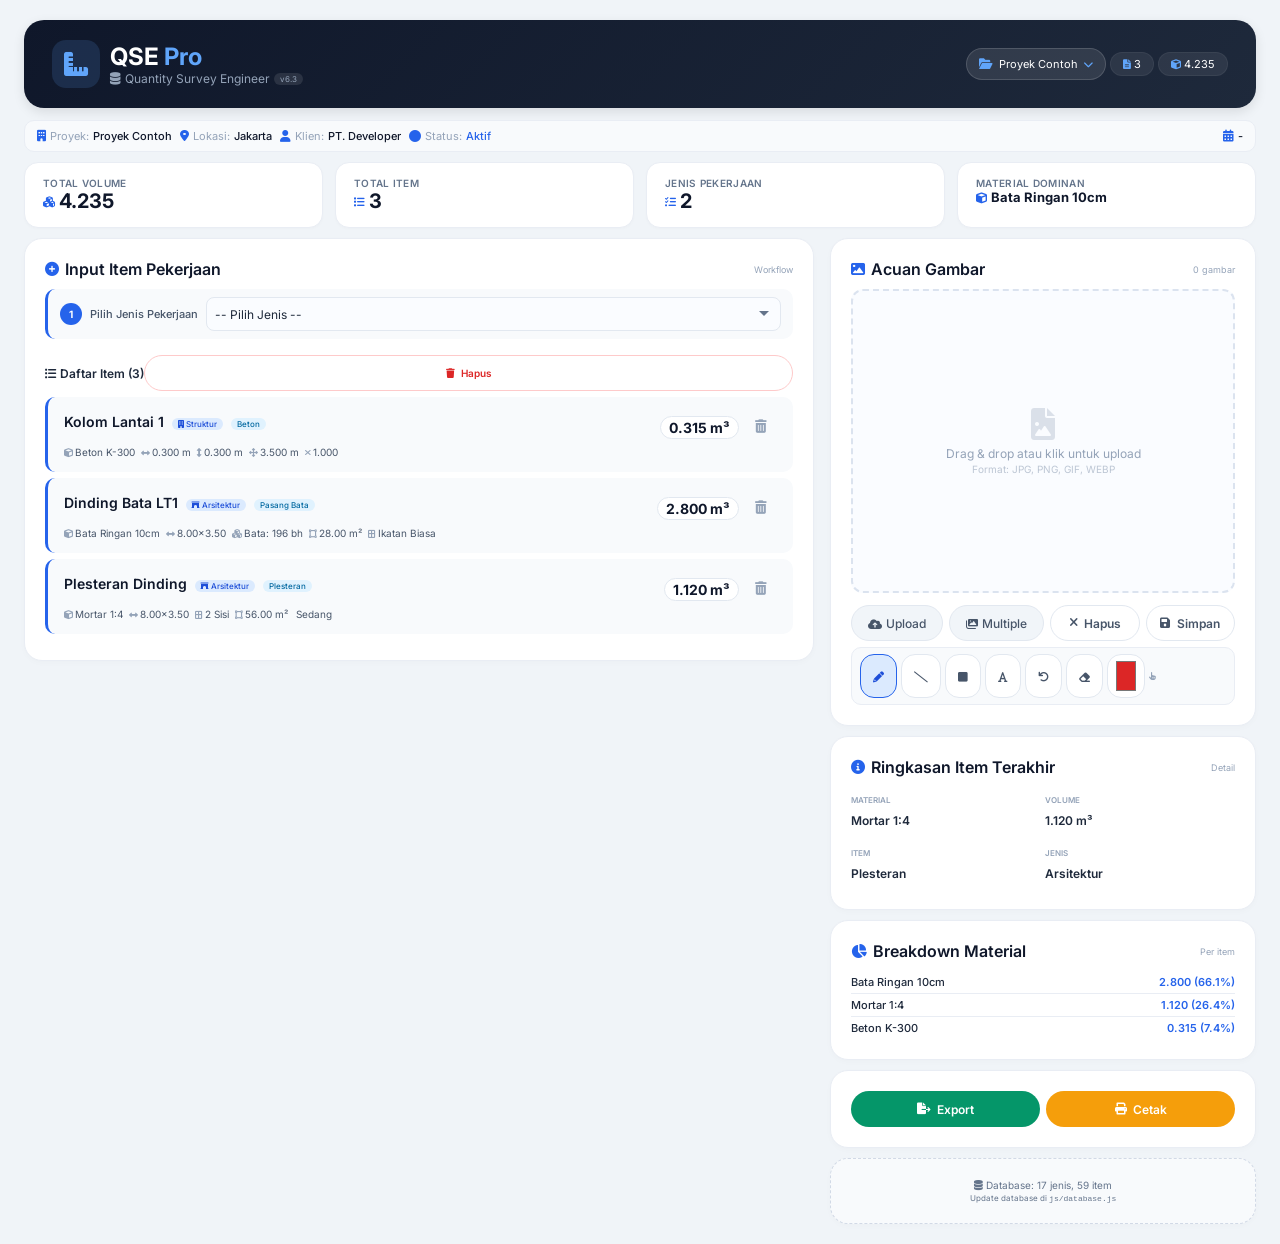
==== commit f1c84883: "Add new index2.html file" ====
--- a/index2.html
+++ b/index2.html
@@ -7,7 +7,6 @@
     <meta name="apple-mobile-web-app-capable" content="yes" />
     <meta name="apple-mobile-web-app-status-bar-style" content="black-translucent" />
     <meta name="description" content="Quantity Survey Engineer - Aplikasi Estimasi Material Proyek Konstruksi" />
-    <meta name="keywords" content="quantity take-off, estimasi material, konstruksi, qse" />
     <title>QSE Pro - Quantity Survey Engineer</title>
     
     <!-- PWA -->
@@ -20,9 +19,201 @@
     
     <!-- CSS -->
     <link rel="stylesheet" href="css/style.css" />
+    
+    <style>
+        /* ============================================
+           PROJECT MODAL STYLES & FIXES
+           ============================================ */
+        
+        /* Project Button */
+        .project-btn {
+            display: flex;
+            align-items: center;
+            gap: 6px;
+            padding: 6px 12px;
+            background: rgba(255,255,255,0.1);
+            border: 1px solid rgba(255,255,255,0.15);
+            border-radius: 20px;
+            color: white;
+            font-size: 11px;
+            cursor: pointer;
+            transition: 0.2s;
+            font-family: 'Inter', sans-serif;
+        }
+        .project-btn:hover {
+            background: rgba(255,255,255,0.2);
+        }
+        .project-btn i {
+            font-size: 12px;
+            color: #60a5fa;
+        }
+        .project-btn .project-name {
+            max-width: 100px;
+            overflow: hidden;
+            text-overflow: ellipsis;
+            white-space: nowrap;
+        }
+        
+        /* Project Info Bar */
+        .project-info-bar {
+            display: flex;
+            flex-wrap: wrap;
+            align-items: center;
+            gap: 8px;
+            padding: 8px 12px;
+            background: #f8fafc;
+            border-radius: 10px;
+            margin-bottom: 10px;
+            border: 1px solid #e9edf4;
+        }
+        .project-info-bar .info-item {
+            display: flex;
+            align-items: center;
+            gap: 4px;
+            font-size: 11px;
+            color: #475569;
+        }
+        .project-info-bar .info-item i {
+            color: #2563eb;
+            font-size: 12px;
+        }
+        .project-info-bar .info-item .label {
+            color: #94a3b8;
+        }
+        .project-info-bar .info-item .value {
+            font-weight: 500;
+            color: #0f172a;
+        }
+        
+        /* Modal */
+        .modal-overlay {
+            display: none;
+            position: fixed;
+            top: 0;
+            left: 0;
+            right: 0;
+            bottom: 0;
+            background: rgba(0,0,0,0.5);
+            z-index: 1000;
+            align-items: center;
+            justify-content: center;
+            backdrop-filter: blur(4px);
+            -webkit-backdrop-filter: blur(4px);
+            padding: 16px;
+        }
+        .modal-overlay.active {
+            display: flex;
+        }
+        .modal {
+            background: white;
+            border-radius: 16px;
+            max-width: 600px;
+            width: 100%;
+            max-height: 90vh;
+            overflow-y: auto;
+            box-shadow: 0 20px 60px rgba(0,0,0,0.3);
+            animation: modalIn 0.3s ease;
+        }
+        @keyframes modalIn {
+            from {
+                opacity: 0;
+                transform: scale(0.95) translateY(20px);
+            }
+            to {
+                opacity: 1;
+                transform: scale(1) translateY(0);
+            }
+        }
+        .modal-header {
+            display: flex;
+            justify-content: space-between;
+            align-items: center;
+            padding: 16px 20px;
+            border-bottom: 1px solid #e9edf4;
+        }
+        .modal-header h2 {
+            font-size: 16px;
+            font-weight: 700;
+            color: #0f172a;
+            display: flex;
+            align-items: center;
+            gap: 8px;
+        }
+        .modal-header h2 i {
+            color: #2563eb;
+        }
+        .modal-close {
+            background: none;
+            border: none;
+            font-size: 20px;
+            color: #94a3b8;
+            cursor: pointer;
+            padding: 4px 8px;
+            border-radius: 8px;
+            transition: 0.15s;
+        }
+        .modal-close:hover {
+            background: #f1f5f9;
+            color: #0f172a;
+        }
+        .modal-body {
+            padding: 20px;
+        }
+        .modal-footer {
+            padding: 12px 20px;
+            border-top: 1px solid #e9edf4;
+            display: flex;
+            gap: 8px;
+            justify-content: flex-end;
+        }
+        
+        /* Error Message */
+        .error-message {
+            background: #fee2e2;
+            color: #991b1b;
+            padding: 12px 16px;
+            border-radius: 10px;
+            margin-bottom: 10px;
+            display: none;
+            font-size: 13px;
+            border: 1px solid #fecaca;
+        }
+        .error-message.show {
+            display: block;
+        }
+        .error-message i {
+            margin-right: 8px;
+        }
+        
+        /* Responsive */
+        @media (max-width: 480px) {
+            .modal { max-width: 100%; margin: 10px; border-radius: 12px; }
+            .project-form .form-row { grid-template-columns: 1fr; }
+            .modal-header h2 { font-size: 14px; }
+            .project-info-bar { flex-direction: column; align-items: flex-start; gap: 4px; }
+            .project-btn .project-name { max-width: 60px; }
+        }
+        
+        /* Dark Mode */
+        @media (prefers-color-scheme: dark) {
+            .modal { background: #1e293b; }
+            .modal-header { border-color: #334155; }
+            .modal-header h2 { color: #e2e8f0; }
+            .modal-footer { border-color: #334155; }
+            .project-info-bar { background: #0f172a; border-color: #334155; }
+            .project-info-bar .info-item .value { color: #e2e8f0; }
+            .error-message { background: #1e293b; color: #fca5a5; border-color: #dc2626; }
+        }
+    </style>
 </head>
 <body>
     <div class="container">
+        <!-- ===== ERROR MESSAGE ===== -->
+        <div class="error-message" id="errorMessage">
+            <i class="fas fa-exclamation-circle"></i>
+            <span id="errorText"></span>
+        </div>
+
         <!-- ===== HEADER ===== -->
         <header class="header">
             <div class="header-left">
@@ -33,22 +224,52 @@
                     <h1>QSE <span>Pro</span></h1>
                     <div class="subtitle">
                         <i class="fas fa-database"></i> Quantity Survey Engineer
-                        <span class="version">v6.1</span>
+                        <span class="version">v6.3</span>
                     </div>
                 </div>
             </div>
             <div class="header-right">
+                <button class="project-btn" id="projectBtn" title="Kelola Proyek">
+                    <i class="fas fa-folder-open"></i>
+                    <span class="project-name" id="currentProjectName">Pilih Proyek</span>
+                    <i class="fas fa-chevron-down" style="font-size:10px;"></i>
+                </button>
                 <div class="badge" title="Total Item">
                     <i class="fas fa-file-alt"></i> <span id="totalItemsBadge">0</span>
                 </div>
                 <div class="badge" title="Total Volume">
                     <i class="fas fa-cube"></i> <span id="totalVolumeBadge">0.000</span>
                 </div>
-                <div class="badge" title="Versi">
-                    <i class="fas fa-tag"></i> v6.1
-                </div>
             </div>
         </header>
+
+        <!-- ===== PROJECT INFO BAR ===== -->
+        <div class="project-info-bar" id="projectInfoBar">
+            <div class="info-item">
+                <i class="fas fa-building"></i>
+                <span class="label">Proyek:</span>
+                <span class="value" id="infoProjectName">-</span>
+            </div>
+            <div class="info-item">
+                <i class="fas fa-map-marker-alt"></i>
+                <span class="label">Lokasi:</span>
+                <span class="value" id="infoProjectLocation">-</span>
+            </div>
+            <div class="info-item">
+                <i class="fas fa-user"></i>
+                <span class="label">Klien:</span>
+                <span class="value" id="infoProjectClient">-</span>
+            </div>
+            <div class="info-item" id="infoProjectStatus">
+                <i class="fas fa-circle"></i>
+                <span class="label">Status:</span>
+                <span class="value" id="infoProjectStatusText">-</span>
+            </div>
+            <div class="info-item" style="margin-left:auto;">
+                <i class="fas fa-calendar-alt"></i>
+                <span class="value" id="infoProjectDate">-</span>
+            </div>
+        </div>
 
         <!-- ===== STATS ===== -->
         <section class="stats-grid" aria-label="Statistik">
@@ -342,9 +563,187 @@
         </div>
     </div>
 
-    <!-- ===== SCRIPTS ===== -->
+    <!-- ===== PROJECT MODAL ===== -->
+    <div class="modal-overlay" id="projectModal">
+        <div class="modal">
+            <div class="modal-header">
+                <h2><i class="fas fa-folder-open"></i> Kelola Proyek</h2>
+                <button class="modal-close" id="projectModalClose">&times;</button>
+            </div>
+            <div class="modal-body">
+                <div id="projectListContainer">
+                    <div class="empty-project">
+                        <i class="fas fa-folder"></i>
+                        <p>Belum ada proyek</p>
+                        <p style="font-size:11px; margin-top:4px;">Klik "Proyek Baru" untuk membuat</p>
+                    </div>
+                </div>
+                
+                <div style="margin-top:16px;">
+                    <div style="display:flex; justify-content:space-between; align-items:center; margin-bottom:10px;">
+                        <span style="font-weight:600; font-size:13px;">
+                            <i class="fas fa-plus-circle"></i> 
+                            <span id="projectFormTitle">Proyek Baru</span>
+                        </span>
+                        <button class="btn btn-outline btn-sm" id="cancelProjectForm" style="display:none;">
+                            <i class="fas fa-times"></i> Batal
+                        </button>
+                    </div>
+                    <form class="project-form" id="projectForm">
+                        <input type="hidden" id="projectFormId" />
+                        <div class="form-row">
+                            <div class="form-group">
+                                <label><i class="fas fa-tag"></i> Nama Proyek *</label>
+                                <input type="text" id="projectNama" placeholder="Contoh: Proyek Apartemen" required />
+                            </div>
+                            <div class="form-group">
+                                <label><i class="fas fa-map-marker-alt"></i> Lokasi</label>
+                                <input type="text" id="projectLokasi" placeholder="Contoh: Jakarta Selatan" />
+                            </div>
+                        </div>
+                        <div class="form-row">
+                            <div class="form-group">
+                                <label><i class="fas fa-user"></i> Klien</label>
+                                <input type="text" id="projectKlien" placeholder="Nama klien" />
+                            </div>
+                            <div class="form-group">
+                                <label><i class="fas fa-hard-hat"></i> Kontraktor</label>
+                                <input type="text" id="projectKontraktor" placeholder="Nama kontraktor" />
+                            </div>
+                        </div>
+                        <div class="form-row">
+                            <div class="form-group">
+                                <label><i class="fas fa-user-tie"></i> Konsultan</label>
+                                <input type="text" id="projectKonsultan" placeholder="Nama konsultan" />
+                            </div>
+                            <div class="form-group">
+                                <label><i class="fas fa-file-contract"></i> No. Kontrak</label>
+                                <input type="text" id="projectNomorKontrak" placeholder="Nomor kontrak" />
+                            </div>
+                        </div>
+                        <div class="form-row">
+                            <div class="form-group">
+                                <label><i class="fas fa-calendar-start"></i> Tanggal Mulai</label>
+                                <input type="date" id="projectTanggalMulai" />
+                            </div>
+                            <div class="form-group">
+                                <label><i class="fas fa-calendar-end"></i> Tanggal Selesai</label>
+                                <input type="date" id="projectTanggalSelesai" />
+                            </div>
+                        </div>
+                        <div class="form-row">
+                            <div class="form-group">
+                                <label><i class="fas fa-money-bill-wave"></i> Nilai Kontrak</label>
+                                <input type="number" id="projectNilaiKontrak" step="1000000" placeholder="0" />
+                            </div>
+                            <div class="form-group">
+                                <label><i class="fas fa-circle"></i> Status</label>
+                                <select id="projectStatus">
+                                    <option value="Draft">Draft</option>
+                                    <option value="Aktif" selected>Aktif</option>
+                                    <option value="On Hold">On Hold</option>
+                                    <option value="Selesai">Selesai</option>
+                                    <option value="Batal">Batal</option>
+                                </select>
+                            </div>
+                        </div>
+                        <div class="form-group">
+                            <label><i class="fas fa-align-left"></i> Deskripsi</label>
+                            <textarea id="projectDeskripsi" placeholder="Deskripsi proyek..." rows="2"></textarea>
+                        </div>
+                        <div class="btn-group" style="margin-top:10px;">
+                            <button type="submit" class="btn btn-primary" id="projectSubmitBtn">
+                                <i class="fas fa-save"></i> Simpan Proyek
+                            </button>
+                            <button type="button" class="btn btn-outline" id="projectDeleteBtn" style="display:none;">
+                                <i class="fas fa-trash"></i> Hapus
+                            </button>
+                        </div>
+                    </form>
+                </div>
+            </div>
+        </div>
+    </div>
+
+    <!-- ===== PRINT FOOTER ===== -->
+    <div class="print-footer" id="printFooter">
+        <div class="footer-title">📊 Quantity Survey Engineer - QSE Pro</div>
+        <div class="footer-datetime" id="printDateTime">
+            Dicetak: <span id="printDate"></span> <span id="printTime"></span>
+        </div>
+        <div class="footer-page" id="printPageInfo">
+            Halaman <span id="printPageNumber">1</span> dari <span id="printTotalPages">1</span>
+        </div>
+    </div>
+
+    <!-- ============================================
+    SCRIPTS - URUTAN PENTING!
+    ============================================ -->
+    <!-- 1. Utility Functions (Tidak ada dependensi) -->
     <script src="js/utils.js"></script>
+    
+    <!-- 2. Database (Tidak ada dependensi) -->
     <script src="js/database.js"></script>
+    
+    <!-- 3. Project Manager (Membutuhkan utils.js) -->
+    <script src="js/project.js"></script>
+    
+    <!-- 4. Aplikasi Utama (Membutuhkan utils.js, database.js, project.js) -->
     <script src="js/app.js"></script>
+    
+    <!-- ============================================
+    FALLBACK - Jika Script Gagal Load
+    ============================================ -->
+    <script>
+        (function() {
+            "use strict";
+            
+            // Cek apakah Utils terload
+            function checkDependencies() {
+                const errorEl = document.getElementById('errorMessage');
+                const errorText = document.getElementById('errorText');
+                let hasError = false;
+                let errors = [];
+                
+                // Cek Utils
+                if (typeof Utils === 'undefined') {
+                    errors.push('❌ Utils tidak ditemukan! Pastikan file utils.js terload dengan benar.');
+                    hasError = true;
+                }
+                
+                // Cek DATABASE
+                if (typeof DATABASE === 'undefined') {
+                    errors.push('❌ Database tidak ditemukan! Pastikan file database.js terload dengan benar.');
+                    hasError = true;
+                }
+                
+                // Cek ProjectManager
+                if (typeof ProjectManager === 'undefined') {
+                    errors.push('❌ ProjectManager tidak ditemukan! Pastikan file project.js terload dengan benar.');
+                    hasError = true;
+                }
+                
+                if (hasError) {
+                    errorEl.classList.add('show');
+                    errorText.innerHTML = errors.join('<br>');
+                    console.error('❌ Dependency errors:', errors);
+                } else {
+                    errorEl.classList.remove('show');
+                    console.log('✅ Semua dependensi terload dengan baik!');
+                }
+                
+                return !hasError;
+            }
+            
+            // Jalankan pengecekan setelah semua script terload
+            setTimeout(checkDependencies, 500);
+            
+            // Cek juga saat window load
+            window.addEventListener('load', function() {
+                setTimeout(checkDependencies, 300);
+            });
+            
+        })();
+    </script>
 </body>
-  </html>
+              </html>
--- a/css/style.css
+++ b/css/style.css
@@ -1,6 +1,6 @@
 /* ============================================
    QSE PRO - STYLE CSS (MOBILE OPTIMIZED)
-   Versi: 6.2 - Support Print with Gambar & Footer
+   Versi: 6.4 - Fix Modal Project
    ============================================ */
 
 /* ============================================
@@ -125,6 +125,7 @@
     gap: 4px;
     flex-wrap: wrap;
     flex-shrink: 0;
+    align-items: center;
 }
 
 .header-right .badge {
@@ -145,7 +146,374 @@
 }
 
 /* ============================================
-   STATS (Mobile Optimized)
+   PROJECT BUTTON - FIX
+   ============================================ */
+.project-btn {
+    display: inline-flex;
+    align-items: center;
+    gap: 6px;
+    padding: 6px 12px;
+    background: rgba(255, 255, 255, 0.1);
+    border: 1px solid rgba(255, 255, 255, 0.15);
+    border-radius: 20px;
+    color: white;
+    font-size: 11px;
+    cursor: pointer;
+    transition: 0.2s;
+    font-family: 'Inter', sans-serif;
+    min-height: 32px;
+    touch-action: manipulation;
+    -webkit-tap-highlight-color: transparent;
+    user-select: none;
+}
+
+.project-btn:hover {
+    background: rgba(255, 255, 255, 0.2);
+}
+
+.project-btn:active {
+    transform: scale(0.96);
+}
+
+.project-btn i {
+    font-size: 12px;
+    color: #60a5fa;
+}
+
+.project-btn .project-name {
+    max-width: 100px;
+    overflow: hidden;
+    text-overflow: ellipsis;
+    white-space: nowrap;
+}
+
+/* ============================================
+   PROJECT INFO BAR
+   ============================================ */
+.project-info-bar {
+    display: flex;
+    flex-wrap: wrap;
+    align-items: center;
+    gap: 8px;
+    padding: 8px 12px;
+    background: #f8fafc;
+    border-radius: 10px;
+    margin-bottom: 10px;
+    border: 1px solid #e9edf4;
+}
+
+.project-info-bar .info-item {
+    display: flex;
+    align-items: center;
+    gap: 4px;
+    font-size: 11px;
+    color: #475569;
+}
+
+.project-info-bar .info-item i {
+    color: #2563eb;
+    font-size: 12px;
+}
+
+.project-info-bar .info-item .label {
+    color: #94a3b8;
+}
+
+.project-info-bar .info-item .value {
+    font-weight: 500;
+    color: #0f172a;
+}
+
+/* ============================================
+   ERROR MESSAGE
+   ============================================ */
+.error-message {
+    background: #fee2e2;
+    color: #991b1b;
+    padding: 12px 16px;
+    border-radius: 10px;
+    margin-bottom: 10px;
+    display: none;
+    font-size: 13px;
+    border: 1px solid #fecaca;
+}
+
+.error-message.show {
+    display: block;
+}
+
+.error-message i {
+    margin-right: 8px;
+}
+
+/* ============================================
+   MODAL PROJECT - FIX
+   ============================================ */
+.modal-overlay {
+    display: none;
+    position: fixed;
+    top: 0;
+    left: 0;
+    right: 0;
+    bottom: 0;
+    background: rgba(0, 0, 0, 0.5);
+    z-index: 9999;
+    align-items: center;
+    justify-content: center;
+    backdrop-filter: blur(4px);
+    -webkit-backdrop-filter: blur(4px);
+    padding: 16px;
+}
+
+.modal-overlay.active {
+    display: flex;
+}
+
+.modal {
+    background: white;
+    border-radius: 16px;
+    max-width: 600px;
+    width: 100%;
+    max-height: 90vh;
+    overflow-y: auto;
+    box-shadow: 0 20px 60px rgba(0, 0, 0, 0.3);
+    animation: modalIn 0.3s ease;
+}
+
+@keyframes modalIn {
+    from {
+        opacity: 0;
+        transform: scale(0.95) translateY(20px);
+    }
+    to {
+        opacity: 1;
+        transform: scale(1) translateY(0);
+    }
+}
+
+.modal-header {
+    display: flex;
+    justify-content: space-between;
+    align-items: center;
+    padding: 16px 20px;
+    border-bottom: 1px solid #e9edf4;
+    position: sticky;
+    top: 0;
+    background: white;
+    z-index: 10;
+    border-radius: 16px 16px 0 0;
+}
+
+.modal-header h2 {
+    font-size: 16px;
+    font-weight: 700;
+    color: #0f172a;
+    display: flex;
+    align-items: center;
+    gap: 8px;
+}
+
+.modal-header h2 i {
+    color: #2563eb;
+}
+
+.modal-close {
+    background: none;
+    border: none;
+    font-size: 24px;
+    color: #94a3b8;
+    cursor: pointer;
+    padding: 4px 8px;
+    border-radius: 8px;
+    transition: 0.15s;
+    min-height: 36px;
+    min-width: 36px;
+    display: flex;
+    align-items: center;
+    justify-content: center;
+}
+
+.modal-close:hover {
+    background: #f1f5f9;
+    color: #0f172a;
+}
+
+.modal-close:active {
+    transform: scale(0.92);
+}
+
+.modal-body {
+    padding: 20px;
+}
+
+.modal-footer {
+    padding: 12px 20px;
+    border-top: 1px solid #e9edf4;
+    display: flex;
+    gap: 8px;
+    justify-content: flex-end;
+    position: sticky;
+    bottom: 0;
+    background: white;
+    border-radius: 0 0 16px 16px;
+}
+
+/* ============================================
+   PROJECT LIST
+   ============================================ */
+.project-list {
+    margin-top: 12px;
+    max-height: 300px;
+    overflow-y: auto;
+}
+
+.project-list-item {
+    display: flex;
+    justify-content: space-between;
+    align-items: center;
+    padding: 10px 12px;
+    border-radius: 10px;
+    border: 1px solid #e9edf4;
+    margin-bottom: 6px;
+    cursor: pointer;
+    transition: 0.15s;
+}
+
+.project-list-item:hover {
+    background: #f8fafc;
+}
+
+.project-list-item.active {
+    border-color: #2563eb;
+    background: #dbeafe;
+}
+
+.project-list-item .info {
+    flex: 1;
+    min-width: 0;
+}
+
+.project-list-item .info .nama {
+    font-weight: 600;
+    font-size: 13px;
+    color: #0f172a;
+}
+
+.project-list-item .info .detail {
+    font-size: 11px;
+    color: #64748b;
+    margin-top: 2px;
+}
+
+.project-list-item .actions {
+    display: flex;
+    gap: 4px;
+}
+
+.project-list-item .actions button {
+    background: none;
+    border: none;
+    padding: 4px 8px;
+    border-radius: 6px;
+    cursor: pointer;
+    color: #94a3b8;
+    transition: 0.15s;
+    font-size: 12px;
+    min-height: 28px;
+    min-width: 28px;
+}
+
+.project-list-item .actions button:hover {
+    background: #f1f5f9;
+    color: #0f172a;
+}
+
+.project-list-item .actions .delete:hover {
+    background: #fee2e2;
+    color: #dc2626;
+}
+
+.project-list-item .status-badge {
+    font-size: 9px;
+    padding: 2px 10px;
+    border-radius: 20px;
+    font-weight: 500;
+}
+
+.status-badge.badge-draft {
+    background: #f1f5f9;
+    color: #64748b;
+}
+
+.status-badge.badge-active {
+    background: #dbeafe;
+    color: #1d4ed8;
+}
+
+.status-badge.badge-hold {
+    background: #fef3c7;
+    color: #92400e;
+}
+
+.status-badge.badge-done {
+    background: #d1fae5;
+    color: #065f46;
+}
+
+.status-badge.badge-cancel {
+    background: #fee2e2;
+    color: #991b1b;
+}
+
+/* ============================================
+   EMPTY PROJECT
+   ============================================ */
+.empty-project {
+    text-align: center;
+    padding: 30px 20px;
+    color: #94a3b8;
+}
+
+.empty-project i {
+    font-size: 32px;
+    opacity: 0.3;
+    display: block;
+    margin-bottom: 8px;
+}
+
+/* ============================================
+   PROJECT FORM
+   ============================================ */
+.project-form .form-row {
+    display: grid;
+    grid-template-columns: 1fr 1fr;
+    gap: 10px;
+    margin-bottom: 10px;
+}
+
+.project-form .form-group {
+    margin-bottom: 0;
+}
+
+.project-form .form-group label {
+    font-size: 10px;
+}
+
+.project-form .form-group input,
+.project-form .form-group select,
+.project-form .form-group textarea {
+    font-size: 13px;
+    padding: 8px 12px;
+    min-height: 38px;
+}
+
+.project-form .form-group textarea {
+    min-height: 60px;
+    resize: vertical;
+}
+
+/* ============================================
+   STATS
    ============================================ */
 .stats-grid {
     display: grid;
@@ -190,7 +558,7 @@
 }
 
 /* ============================================
-   MAIN GRID (Mobile)
+   MAIN GRID
    ============================================ */
 .main-grid {
     display: grid;
@@ -199,7 +567,7 @@
 }
 
 /* ============================================
-   CARD (Mobile Optimized)
+   CARD
    ============================================ */
 .card {
     background: white;
@@ -237,7 +605,7 @@
 }
 
 /* ============================================
-   WORKFLOW (Mobile Optimized)
+   WORKFLOW
    ============================================ */
 .workflow-step {
     display: flex;
@@ -279,7 +647,7 @@
 }
 
 /* ============================================
-   FORM (Mobile Optimized)
+   FORM
    ============================================ */
 .form-group {
     margin-bottom: 8px;
@@ -361,7 +729,7 @@
 }
 
 /* ============================================
-   ITEM PICKER (Mobile Optimized)
+   ITEM PICKER
    ============================================ */
 .item-picker {
     display: grid;
@@ -423,7 +791,7 @@
 }
 
 /* ============================================
-   CALC DETAIL (Mobile Optimized)
+   CALC DETAIL
    ============================================ */
 .calc-detail {
     background: #f8fafc;
@@ -484,7 +852,7 @@
 }
 
 /* ============================================
-   BUTTONS (Mobile Optimized)
+   BUTTONS
    ============================================ */
 .btn {
     padding: 10px 16px;
@@ -574,7 +942,7 @@
 }
 
 /* ============================================
-   ITEM LIST (Mobile Optimized)
+   ITEM LIST
    ============================================ */
 .item-list {
     max-height: 250px;
@@ -707,7 +1075,7 @@
 }
 
 /* ============================================
-   GAMBAR / IMAGE AREA (Mobile Optimized)
+   GAMBAR / IMAGE AREA
    ============================================ */
 .gambar-container {
     position: relative;
@@ -747,7 +1115,7 @@
     text-align: center;
 }
 
-/* Image Wrapper untuk Zoom & Pan */
+/* Image Wrapper */
 .image-wrapper {
     position: relative;
     width: 100%;
@@ -799,7 +1167,7 @@
     cursor: crosshair;
 }
 
-/* Zoom Controls (Mobile Friendly) */
+/* Zoom Controls */
 .zoom-controls {
     position: absolute;
     bottom: 10px;
@@ -882,7 +1250,7 @@
     flex-shrink: 0;
 }
 
-/* Upload Area (Mobile) */
+/* Upload Area */
 .upload-area {
     display: flex;
     gap: 6px;
@@ -920,7 +1288,7 @@
     display: none;
 }
 
-/* Thumbnail List (Mobile) */
+/* Thumbnail List */
 .thumbnail-list {
     display: flex;
     gap: 6px;
@@ -994,7 +1362,7 @@
     border-radius: 8px;
 }
 
-/* Markup Tools (Mobile) */
+/* Markup Tools */
 .markup-tools {
     display: flex;
     gap: 4px;
@@ -1059,7 +1427,7 @@
 }
 
 /* ============================================
-   MATERIAL BREAKDOWN (Mobile)
+   MATERIAL BREAKDOWN
    ============================================ */
 .material-breakdown {
     margin-top: 6px;
@@ -1087,7 +1455,7 @@
 }
 
 /* ============================================
-   MATERIAL INFO (Mobile)
+   MATERIAL INFO
    ============================================ */
 #materialInfo {
     display: grid;
@@ -1122,7 +1490,6 @@
 /* ============================================
    TOUCH OPTIMIZATIONS
    ============================================ */
-/* Meningkatkan touch target */
 button,
 .btn,
 .item-picker-btn,
@@ -1131,28 +1498,25 @@
 .upload-area .file-label,
 .markup-tools button,
 .zoom-controls button,
-.item-card .item-actions button {
+.item-card .item-actions button,
+.project-btn,
+.modal-close {
     min-height: 32px;
     min-width: 32px;
 }
 
-/* Mencegah zoom pada input di iOS */
 input,
 select {
     font-size: 16px !important;
 }
 
-/* Smooth scrolling */
 * {
     -webkit-overflow-scrolling: touch;
 }
 
 /* ============================================
-   RESPONSIVE BREAKPOINTS
-   ============================================ */
-/* Default: Mobile First */
-
-/* Tablet & Desktop */
+   RESPONSIVE
+   ============================================ */
 @media (min-width: 768px) {
     .main-grid {
         grid-template-columns: 1.3fr 0.7fr;
@@ -1308,9 +1672,52 @@
         padding: 8px 16px;
         min-height: 36px;
     }
-}
-
-/* Small Mobile */
+
+    .project-btn .project-name {
+        max-width: 200px;
+    }
+}
+
+@media (max-width: 480px) {
+    .modal {
+        max-width: 100%;
+        margin: 10px;
+        border-radius: 12px;
+    }
+
+    .project-form .form-row {
+        grid-template-columns: 1fr;
+    }
+
+    .modal-header h2 {
+        font-size: 14px;
+    }
+
+    .project-info-bar {
+        flex-direction: column;
+        align-items: flex-start;
+        gap: 4px;
+    }
+
+    .project-btn .project-name {
+        max-width: 60px;
+    }
+
+    .header-right .badge {
+        font-size: 8px;
+        padding: 2px 6px;
+    }
+
+    .project-btn {
+        font-size: 9px;
+        padding: 4px 8px;
+    }
+
+    .project-btn i {
+        font-size: 10px;
+    }
+}
+
 @media (max-width: 380px) {
     .header-left h1 {
         font-size: 14px;
@@ -1327,8 +1734,8 @@
     }
 
     .header-right .badge {
-        font-size: 8px;
-        padding: 2px 6px;
+        font-size: 7px;
+        padding: 2px 4px;
     }
 
     .stat-card .value {
@@ -1425,6 +1832,10 @@
     .markup-tools button i {
         font-size: 9px;
     }
+
+    .project-btn .project-name {
+        max-width: 40px;
+    }
 }
 
 /* ============================================
@@ -1454,10 +1865,248 @@
 }
 
 /* ============================================
-   PRINT STYLES - CETAK DENGAN GAMBAR & FOOTER
+   DARK MODE SUPPORT
+   ============================================ */
+@media (prefers-color-scheme: dark) {
+    body {
+        background: #0f172a;
+        color: #e2e8f0;
+    }
+
+    .stat-card {
+        background: #1e293b;
+        border-color: #334155;
+    }
+
+    .stat-card .value {
+        color: #e2e8f0;
+    }
+
+    .card {
+        background: #1e293b;
+        border-color: #334155;
+    }
+
+    .card-title {
+        color: #e2e8f0;
+    }
+
+    .workflow-step {
+        background: #0f172a;
+    }
+
+    .workflow-step .step-label {
+        color: #94a3b8;
+    }
+
+    .form-group label {
+        color: #94a3b8;
+    }
+
+    select,
+    input {
+        background: #0f172a;
+        border-color: #334155;
+        color: #e2e8f0;
+    }
+
+    .item-card {
+        background: #0f172a;
+    }
+
+    .item-card .item-name {
+        color: #e2e8f0;
+    }
+
+    .item-card .item-volume {
+        background: #1e293b;
+        border-color: #334155;
+        color: #e2e8f0;
+    }
+
+    .gambar-container {
+        background: #0f172a;
+        border-color: #334155;
+    }
+
+    .gambar-info {
+        background: #0f172a;
+    }
+
+    .gambar-info .gambar-nama {
+        color: #e2e8f0;
+    }
+
+    .markup-tools {
+        background: #0f172a;
+        border-color: #334155;
+    }
+
+    .markup-tools button {
+        background: #1e293b;
+        border-color: #334155;
+        color: #94a3b8;
+    }
+
+    .calc-detail {
+        background: #0f172a;
+        border-color: #334155;
+    }
+
+    .calc-detail .step span {
+        background: #1e293b;
+        border-color: #334155;
+    }
+
+    .material-breakdown .mat-item {
+        border-color: #334155;
+    }
+
+    .material-breakdown .mat-vol {
+        color: #60a5fa;
+    }
+
+    .btn-outline {
+        color: #94a3b8;
+        border-color: #334155;
+    }
+
+    .header-right .badge {
+        border-color: rgba(255,255,255,0.05);
+    }
+
+    .zoom-controls {
+        background: rgba(30, 41, 59, 0.95);
+    }
+
+    .zoom-controls button {
+        color: #e2e8f0;
+    }
+
+    .zoom-controls .zoom-level {
+        color: #94a3b8;
+    }
+
+    .stat-card .value i {
+        color: #60a5fa;
+    }
+
+    .item-card .item-details {
+        color: #94a3b8;
+    }
+
+    .item-card .item-name .badge-type {
+        background: #1e293b;
+        color: #60a5fa;
+    }
+
+    .empty-state {
+        color: #64748b;
+    }
+
+    .empty-state i {
+        color: #64748b;
+    }
+
+    .gambar-container .placeholder {
+        color: #64748b;
+    }
+
+    .upload-area .file-label {
+        background: #0f172a;
+        border-color: #334155;
+        color: #94a3b8;
+    }
+
+    .thumbnail-item {
+        border-color: #334155;
+    }
+
+    .thumbnail-item.active {
+        border-color: #2563eb;
+    }
+
+    .material-breakdown .mat-name {
+        color: #e2e8f0;
+    }
+
+    .calc-detail .result-box {
+        background: #1e293b;
+        color: #60a5fa;
+    }
+
+    .calc-detail .formula {
+        background: #1e293b;
+        color: #e2e8f0;
+    }
+
+    .project-info-bar {
+        background: #0f172a;
+        border-color: #334155;
+    }
+
+    .project-info-bar .info-item .value {
+        color: #e2e8f0;
+    }
+
+    .project-list-item {
+        border-color: #334155;
+    }
+
+    .project-list-item:hover {
+        background: #0f172a;
+    }
+
+    .project-list-item .info .nama {
+        color: #e2e8f0;
+    }
+
+    .project-list-item .info .detail {
+        color: #94a3b8;
+    }
+
+    .project-list-item.active {
+        border-color: #2563eb;
+        background: #1e293b;
+    }
+
+    .modal {
+        background: #1e293b;
+    }
+
+    .modal-header {
+        border-color: #334155;
+        background: #1e293b;
+    }
+
+    .modal-header h2 {
+        color: #e2e8f0;
+    }
+
+    .modal-footer {
+        border-color: #334155;
+        background: #1e293b;
+    }
+
+    .error-message {
+        background: #1e293b;
+        color: #fca5a5;
+        border-color: #dc2626;
+    }
+
+    .project-form .form-group input,
+    .project-form .form-group select,
+    .project-form .form-group textarea {
+        background: #0f172a;
+        border-color: #334155;
+        color: #e2e8f0;
+    }
+}
+
+/* ============================================
+   PRINT STYLES
    ============================================ */
 @media print {
-    /* Sembunyikan elemen yang tidak perlu */
     .btn,
     .btn-group,
     .upload-area,
@@ -1478,17 +2127,19 @@
     #resetFormBtn,
     #tambahBtn,
     .card-title .sub,
-    .stat-card .value i {
+    .stat-card .value i,
+    .project-btn,
+    .project-info-bar .info-item i,
+    .error-message,
+    #projectBtn {
         display: none !important;
     }
 
-    /* Reset dasar untuk cetak */
     body {
         background: white !important;
         padding: 20px !important;
         font-size: 12px !important;
         color: #000 !important;
-        font-family: 'Inter', 'Times New Roman', serif !important;
     }
 
     .container {
@@ -1497,7 +2148,6 @@
         margin: 0 !important;
     }
 
-    /* Header cetak */
     .header {
         background: #0f172a !important;
         color: white !important;
@@ -1506,7 +2156,6 @@
         margin-bottom: 20px !important;
         -webkit-print-color-adjust: exact !important;
         print-color-adjust: exact !important;
-        page-break-after: avoid !important;
     }
 
     .header-left .logo-icon {
@@ -1515,20 +2164,6 @@
         print-color-adjust: exact !important;
     }
 
-    .header-left h1 {
-        font-size: 22px !important;
-    }
-
-    .header-left .subtitle {
-        font-size: 11px !important;
-        color: #94a3b8 !important;
-    }
-
-    .header-right .badge {
-        display: none !important;
-    }
-
-    /* Grid cetak */
     .main-grid {
         display: block !important;
     }
@@ -1539,7 +2174,6 @@
         width: 100% !important;
     }
 
-    /* Card cetak */
     .card {
         border: 1px solid #e2e8f0 !important;
         box-shadow: none !important;
@@ -1564,7 +2198,6 @@
         print-color-adjust: exact !important;
     }
 
-    /* Stats cetak */
     .stats-grid {
         display: grid !important;
         grid-template-columns: repeat(2, 1fr) !important;
@@ -1581,18 +2214,10 @@
         print-color-adjust: exact !important;
     }
 
-    .stat-card .label {
-        font-size: 9px !important;
-        color: #64748b !important;
-    }
-
     .stat-card .value {
         font-size: 16px !important;
-        font-weight: 700 !important;
-        color: #0f172a !important;
-    }
-
-    /* Item List cetak */
+    }
+
     .item-list {
         max-height: none !important;
         overflow: visible !important;
@@ -1609,23 +2234,12 @@
         print-color-adjust: exact !important;
     }
 
-    .item-card .item-name {
-        font-size: 13px !important;
-    }
-
-    .item-card .item-details {
-        font-size: 11px !important;
-    }
-
     .item-card .item-volume {
-        font-size: 13px !important;
         background: white !important;
-        border: 1px solid #e2e8f0 !important;
         -webkit-print-color-adjust: exact !important;
         print-color-adjust: exact !important;
     }
 
-    /* Gambar cetak */
     .gambar-container {
         border: 1px solid #e2e8f0 !important;
         min-height: auto !important;
@@ -1653,15 +2267,10 @@
         justify-content: space-between !important;
         padding: 4px 8px !important;
         background: #f8fafc !important;
-        font-size: 10px !important;
         -webkit-print-color-adjust: exact !important;
         print-color-adjust: exact !important;
     }
 
-    .gambar-info .gambar-nama {
-        font-weight: 500 !important;
-    }
-
     .gambar-container .placeholder {
         display: none !important;
     }
@@ -1670,37 +2279,21 @@
         display: none !important;
     }
 
-    /* Ringkasan Material cetak */
     #materialInfo {
         display: grid !important;
         grid-template-columns: 1fr 1fr !important;
         gap: 4px !important;
     }
 
-    #materialInfo .label {
-        font-size: 8px !important;
-        color: #64748b !important;
-    }
-
     #materialInfo .value {
         font-size: 12px !important;
-        font-weight: 600 !important;
-    }
-
-    /* Breakdown cetak */
+    }
+
     .material-breakdown .mat-item {
         font-size: 11px !important;
         padding: 4px 0 !important;
-        border-bottom: 1px solid #e9edf4 !important;
-    }
-
-    .material-breakdown .mat-vol {
-        color: #2563eb !important;
-        -webkit-print-color-adjust: exact !important;
-        print-color-adjust: exact !important;
-    }
-
-    /* Workflow cetak */
+    }
+
     .workflow-step {
         background: #f8fafc !important;
         border-left-color: #2563eb !important;
@@ -1716,16 +2309,10 @@
         print-color-adjust: exact !important;
     }
 
-    .workflow-step .step-label {
-        font-size: 11px !important;
-    }
-
-    /* Calc detail cetak */
     .calc-detail {
         display: block !important;
         border: 1px solid #e2e8f0 !important;
         background: #f8fafc !important;
-        border-radius: 0 !important;
         -webkit-print-color-adjust: exact !important;
         print-color-adjust: exact !important;
     }
@@ -1742,12 +2329,10 @@
         print-color-adjust: exact !important;
     }
 
-    /* Hidden elements */
     .hidden {
         display: none !important;
     }
 
-    /* Footer cetak */
     .print-footer {
         display: block !important;
         position: fixed !important;
@@ -1781,216 +2366,14 @@
         font-size: 9px !important;
     }
 
-    /* Sembunyikan elemen yang tidak perlu di cetak */
-    #gambarPlaceholder {
+    .print-footer {
         display: none !important;
     }
-
-    #zoomControls {
-        display: none !important;
-    }
-
-    .markup-tools {
-        display: none !important;
-    }
-
-    .upload-area {
-        display: none !important;
-    }
-
-    .thumbnail-list {
-        display: none !important;
-    }
-
-    /* Database Info */
-    #dbInfo {
-        font-size: 9px !important;
-    }
-
-    /* Page break */
-    .page-break {
-        page-break-after: always !important;
-    }
-}
-
-/* Print Footer - Tampil hanya saat print */
+}
+
+/* ============================================
+   PRINT FOOTER - Tampil hanya saat print
+   ============================================ */
 .print-footer {
     display: none;
-}
-
-/* ============================================
-   DARK MODE SUPPORT (Opsional)
-   ============================================ */
-@media (prefers-color-scheme: dark) {
-    body {
-        background: #0f172a;
-        color: #e2e8f0;
-    }
-
-    .stat-card {
-        background: #1e293b;
-        border-color: #334155;
-    }
-
-    .stat-card .value {
-        color: #e2e8f0;
-    }
-
-    .card {
-        background: #1e293b;
-        border-color: #334155;
-    }
-
-    .card-title {
-        color: #e2e8f0;
-    }
-
-    .workflow-step {
-        background: #0f172a;
-    }
-
-    .workflow-step .step-label {
-        color: #94a3b8;
-    }
-
-    .form-group label {
-        color: #94a3b8;
-    }
-
-    select,
-    input {
-        background: #0f172a;
-        border-color: #334155;
-        color: #e2e8f0;
-    }
-
-    .item-card {
-        background: #0f172a;
-    }
-
-    .item-card .item-name {
-        color: #e2e8f0;
-    }
-
-    .item-card .item-volume {
-        background: #1e293b;
-        border-color: #334155;
-        color: #e2e8f0;
-    }
-
-    .gambar-container {
-        background: #0f172a;
-        border-color: #334155;
-    }
-
-    .gambar-info {
-        background: #0f172a;
-    }
-
-    .gambar-info .gambar-nama {
-        color: #e2e8f0;
-    }
-
-    .markup-tools {
-        background: #0f172a;
-        border-color: #334155;
-    }
-
-    .markup-tools button {
-        background: #1e293b;
-        border-color: #334155;
-        color: #94a3b8;
-    }
-
-    .calc-detail {
-        background: #0f172a;
-        border-color: #334155;
-    }
-
-    .calc-detail .step span {
-        background: #1e293b;
-        border-color: #334155;
-    }
-
-    .material-breakdown .mat-item {
-        border-color: #334155;
-    }
-
-    .material-breakdown .mat-vol {
-        color: #60a5fa;
-    }
-
-    .btn-outline {
-        color: #94a3b8;
-        border-color: #334155;
-    }
-
-    .header-right .badge {
-        border-color: rgba(255,255,255,0.05);
-    }
-
-    .zoom-controls {
-        background: rgba(30, 41, 59, 0.95);
-    }
-
-    .zoom-controls button {
-        color: #e2e8f0;
-    }
-
-    .zoom-controls .zoom-level {
-        color: #94a3b8;
-    }
-
-    .stat-card .value i {
-        color: #60a5fa;
-    }
-
-    .item-card .item-details {
-        color: #94a3b8;
-    }
-
-    .item-card .item-name .badge-type {
-        background: #1e293b;
-        color: #60a5fa;
-    }
-
-    .empty-state {
-        color: #64748b;
-    }
-
-    .empty-state i {
-        color: #64748b;
-    }
-
-    .gambar-container .placeholder {
-        color: #64748b;
-    }
-
-    .upload-area .file-label {
-        background: #0f172a;
-        border-color: #334155;
-        color: #94a3b8;
-    }
-
-    .thumbnail-item {
-        border-color: #334155;
-    }
-
-    .thumbnail-item.active {
-        border-color: #2563eb;
-    }
-
-    .material-breakdown .mat-name {
-        color: #e2e8f0;
-    }
-
-    .calc-detail .result-box {
-        background: #1e293b;
-        color: #60a5fa;
-    }
-
-    .calc-detail .formula {
-        background: #1e293b;
-        color: #e2e8f0;
-    }
   }
